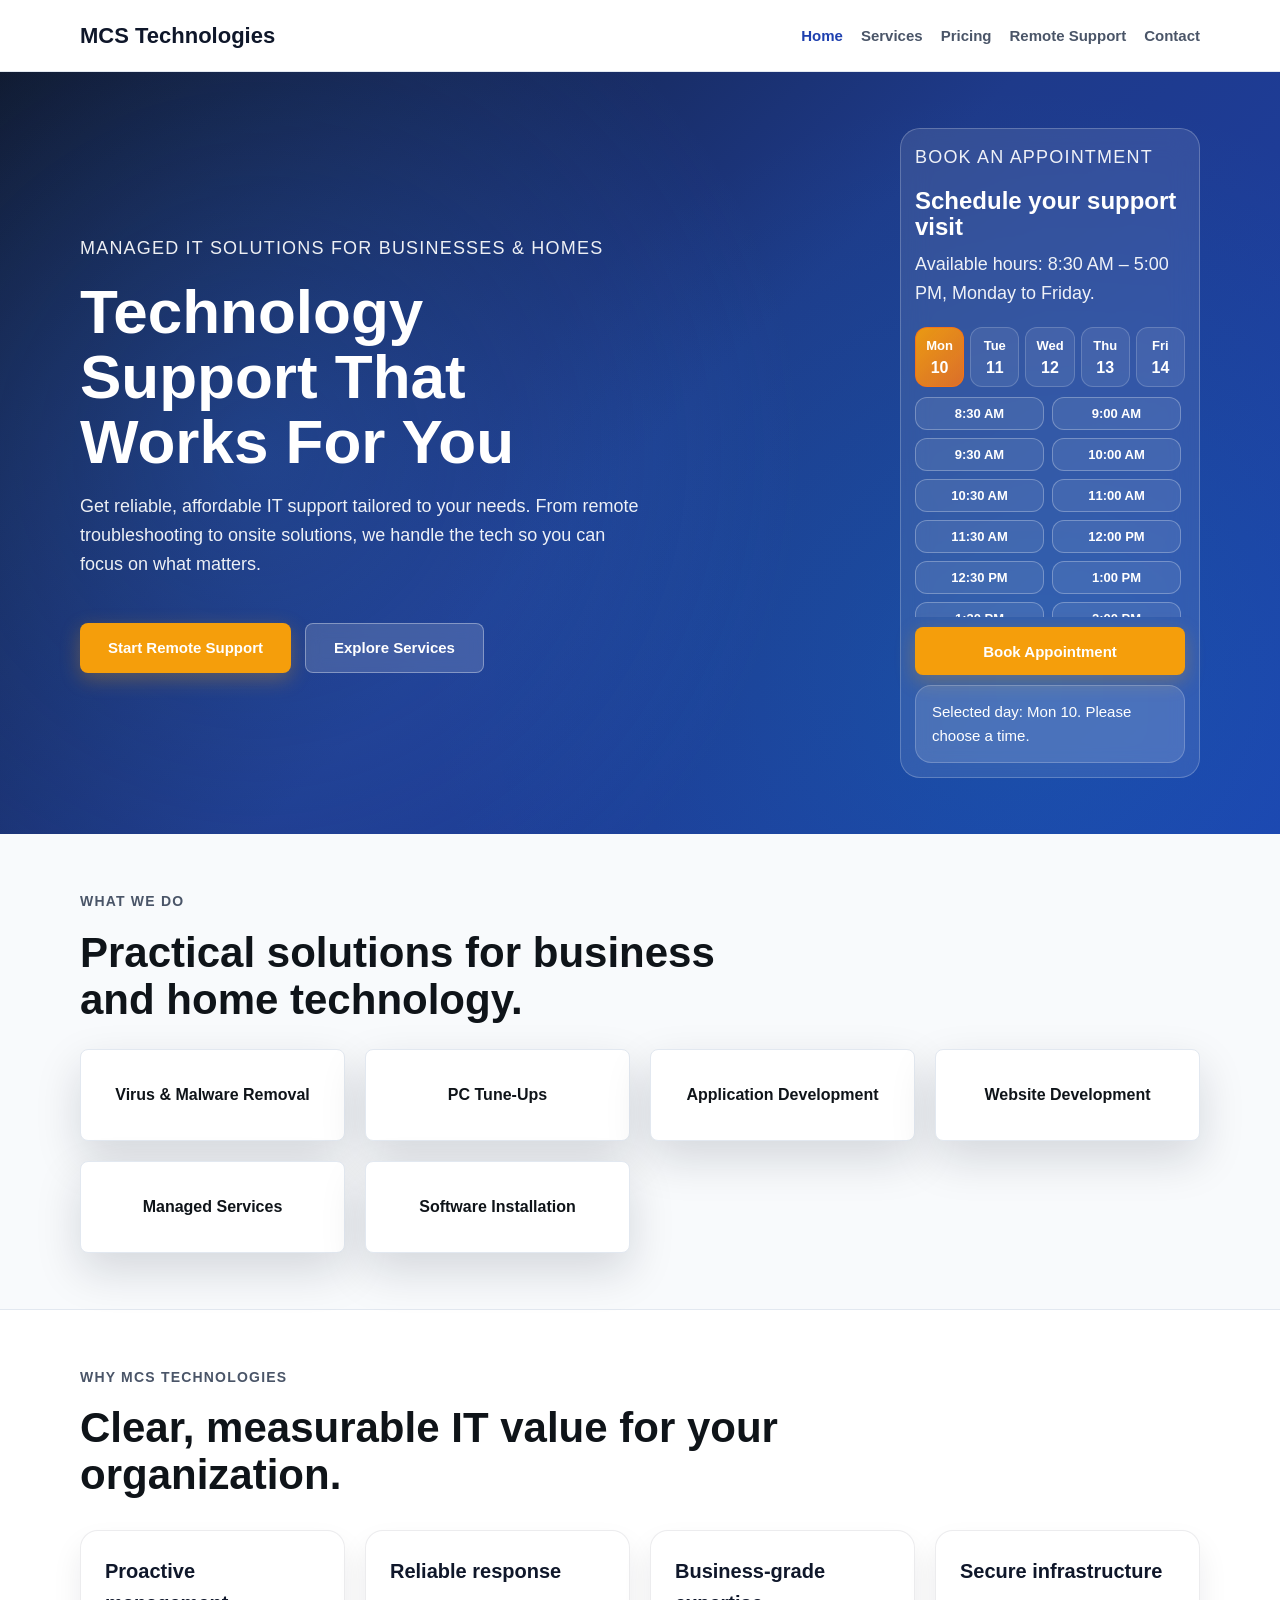
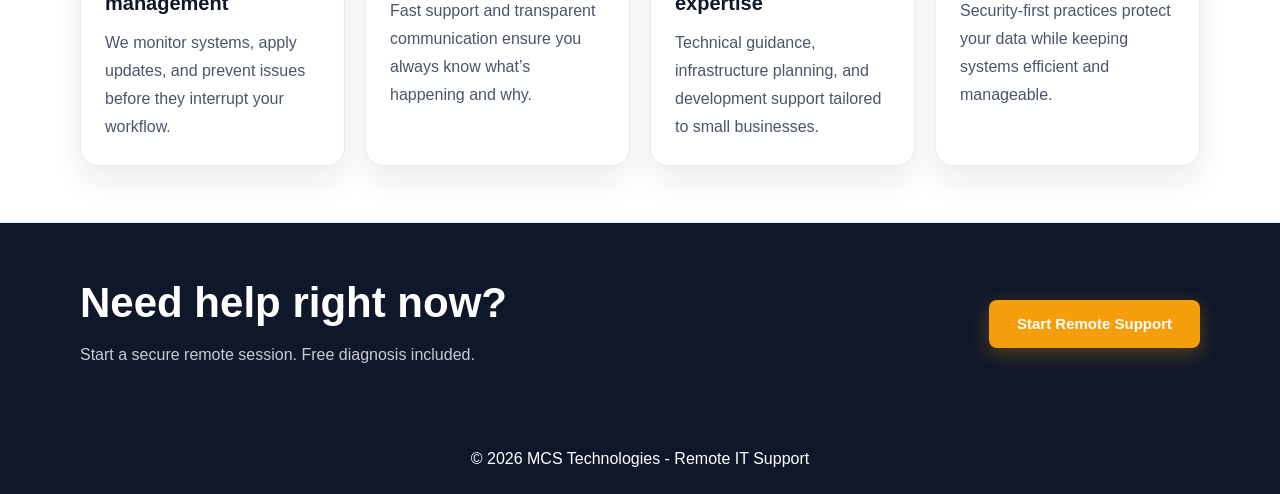
==== index.html @ 84bfbccf "uopdate" ====
<!DOCTYPE html>
<html lang="en">
<head>
    <meta charset="UTF-8">
    <meta name="viewport" content="width=device-width, initial-scale=1.0">
    <title>MCS Technologies | Remote IT Support</title>
    <link rel="stylesheet" href="assets/style.css">
</head>
<body>
<header>
    <div class="container header-inner">
        <a class="logo" href="index.html">MCS Technologies</a>
        <nav aria-label="Main navigation">
            <a href="index.html" aria-current="page">Home</a>
            <a href="Services.html">Services</a>
            <a href="Pricing.html">Pricing</a>
            <a href="remote-support.html">Remote Support</a>
            <a href="contact.html">Contact</a>
        </nav>
    </div>
</header>

<main>
    <section class="hero">
        <div class="hero-bg"></div>
        <div class="container hero-grid">
            <div class="hero-content">
                <p class="eyebrow">Managed IT Solutions for Businesses & Homes</p>
                <h1>Technology Support That Works For You</h1>
                <p class="hero-subtitle">Get reliable, affordable IT support tailored to your needs. From remote troubleshooting to onsite solutions, we handle the tech so you can focus on what matters.</p>
                <div class="actions">
                    <a class="btn" href="remote-support.html">Start Remote Support</a>
                    <a class="btn-secondary" href="Services.html">Explore Services</a>
                </div>
            </div>
            <div class="booking-panel">
                <div class="booking-header">
                    <p class="eyebrow">Book an Appointment</p>
                    <h2>Schedule your support visit</h2>
                </div>
                <p class="booking-note">Available hours: 8:30 AM – 5:00 PM, Monday to Friday.</p>
                <div class="booking-calendar" id="booking-calendar">
                    <button type="button" class="calendar-day calendar-day--active" data-date="Mon 10">Mon<br><span>10</span></button>
                    <button type="button" class="calendar-day" data-date="Tue 11">Tue<br><span>11</span></button>
                    <button type="button" class="calendar-day" data-date="Wed 12">Wed<br><span>12</span></button>
                    <button type="button" class="calendar-day" data-date="Thu 13">Thu<br><span>13</span></button>
                    <button type="button" class="calendar-day" data-date="Fri 14">Fri<br><span>14</span></button>
                </div>
                <div class="booking-times" id="booking-times"></div>
                <button type="button" class="btn btn-book" id="booking-submit">Book Appointment</button>
                <div class="booking-confirmation" id="booking-confirmation" aria-live="polite"></div>
            </div>
        </div>
    </section>

    <section class="services-preview container">
        <div class="section-heading">
            <p class="eyebrow">What we do</p>
            <h2>Practical solutions for business and home technology.</h2>
        </div>
        <div class="grid">
            <div class="card">Virus &amp; Malware Removal</div>
            <div class="card">PC Tune-Ups</div>
            <div class="card">Application Development</div>
            <div class="card">Website Development</div>
            <div class="card">Managed Services</div>
            <div class="card">Software Installation</div>
        </div>
    </section>

    <section class="why">
        <div class="container">
            <div class="section-heading">
                <p class="eyebrow">Why MCS Technologies</p>
                <h2>Clear, measurable IT value for your organization.</h2>
            </div>
            <div class="why-grid">
                <article class="why-card">
                    <h3>Proactive management</h3>
                    <p>We monitor systems, apply updates, and prevent issues before they interrupt your workflow.</p>
                </article>
                <article class="why-card">
                    <h3>Reliable response</h3>
                    <p>Fast support and transparent communication ensure you always know what’s happening and why.</p>
                </article>
                <article class="why-card">
                    <h3>Business-grade expertise</h3>
                    <p>Technical guidance, infrastructure planning, and development support tailored to small businesses.</p>
                </article>
                <article class="why-card">
                    <h3>Secure infrastructure</h3>
                    <p>Security-first practices protect your data while keeping systems efficient and manageable.</p>
                </article>
            </div>
        </div>
    </section>

    <section class="cta">
        <div class="container cta-inner">
            <div>
                <h2>Need help right now?</h2>
                <p>Start a secure remote session. Free diagnosis included.</p>
            </div>
            <a class="btn" href="remote-support.html">Start Remote Support</a>
        </div>
    </section>
</main>

<footer>
    <p>&copy; <span id="year"></span> MCS Technologies - Remote IT Support</p>
</footer>

<script src="assets/js/main.js"></script>
</body>
</html>
---- assets/style.css ----
:root {
    --ink: #0f1419;
    --muted: #4a5568;
    --paper: #ffffff;
    --soft: #f8fafc;
    --line: #e2e8f0;
    --navy: #0f172a;
    --blue: #1e40af;
    --teal: #0d9488;
    --gold: #f59e0b;
    --shadow: 0 18px 45px rgba(15, 23, 42, 0.15);
}

* {
    box-sizing: border-box;
}

body {
    margin: 0;
    font-family: Arial, Helvetica, sans-serif;
    background: var(--soft);
    color: var(--ink);
    line-height: 1.6;
}

a {
    color: inherit;
}

.container {
    width: min(92%, 1120px);
    margin: 0 auto;
    padding: 56px 0;
}

header {
    background: var(--paper);
    border-bottom: 1px solid var(--line);
    position: sticky;
    top: 0;
    z-index: 10;
}

.header-inner {
    display: flex;
    align-items: center;
    justify-content: space-between;
    gap: 24px;
    padding: 18px 0;
}

.logo {
    color: var(--navy);
    font-size: 22px;
    font-weight: 800;
    text-decoration: none;
    white-space: nowrap;
}

nav {
    display: flex;
    align-items: center;
    flex-wrap: wrap;
    justify-content: flex-end;
    gap: 10px 18px;
}

nav a {
    color: var(--muted);
    font-size: 15px;
    font-weight: 700;
    text-decoration: none;
}

nav a:hover,
nav a[aria-current="page"] {
    color: var(--blue);
}

.hero {
    background: linear-gradient(135deg, #0f172a 0%, #1e3a8a 50%, #1e40af 100%);
    color: #ffffff;
    position: relative;
    overflow: hidden;
}

.hero-bg {
    position: absolute;
    top: 0;
    left: 0;
    right: 0;
    bottom: 0;
    background: 
        radial-gradient(circle at 20% 50%, rgba(59, 130, 246, 0.25) 0%, transparent 50%),
        radial-gradient(circle at 80% 80%, rgba(6, 182, 212, 0.15) 0%, transparent 50%);
    z-index: 0;
}

.hero .container {
    position: relative;
    z-index: 1;
}

.hero-grid,
.two-col {
    display: grid;
    grid-template-columns: minmax(0, 1.05fr) minmax(280px, 0.95fr);
    gap: 40px;
    align-items: center;
}

.hero h1,
.page-header h1 {
    margin: 0;
    font-size: clamp(36px, 6vw, 62px);
    line-height: 1.05;
}

.hero-content {
    display: flex;
    flex-direction: column;
    justify-content: center;
}

.booking-panel {
    background: rgba(255, 255, 255, 0.1);
    border: 1px solid rgba(255, 255, 255, 0.22);
    backdrop-filter: blur(14px);
    padding: 14px;
    border-radius: 20px;
    color: #ffffff;
    display: flex;
    flex-direction: column;
    gap: 10px;
    max-width: 300px;
    margin-left: auto;
}

.booking-header h2 {
    margin: 10px 0 0;
    font-size: clamp(20px, 2.2vw, 24px);
    line-height: 1.08;
}

.booking-calendar {
    display: grid;
    grid-template-columns: repeat(5, minmax(0, 1fr));
    gap: 6px;
}

.calendar-day {
    padding: 8px 6px;
    border-radius: 12px;
    background: rgba(255, 255, 255, 0.08);
    text-align: center;
    font-weight: 700;
    color: rgba(255, 255, 255, 0.9);
}

.calendar-day span {
    display: block;
    margin-top: 6px;
    font-size: 16px;
    color: #ffffff;
}

.calendar-day--active {
    background: linear-gradient(135deg, rgba(245, 158, 11, 0.95), rgba(249, 115, 22, 0.85));
    color: #ffffff;
}

.booking-times {
    display: grid;
    grid-template-columns: repeat(2, minmax(0, 1fr));
    gap: 8px;
    max-height: 220px;
    overflow-y: auto;
    padding-right: 4px;
}

.booking-times::-webkit-scrollbar {
    width: 8px;
}

.booking-times::-webkit-scrollbar-thumb {
    background: rgba(255, 255, 255, 0.18);
    border-radius: 999px;
}

.booking-note {
    margin: 0 0 10px;
    color: rgba(255, 255, 255, 0.82);
    font-size: 13px;
}

.calendar-day,
.time-slot {
    border: 1px solid rgba(255, 255, 255, 0.28);
    background: rgba(255, 255, 255, 0.08);
    color: #ffffff;
    border-radius: 12px;
    padding: 8px 10px;
    font-weight: 700;
    font-size: 13px;
    cursor: pointer;
    transition: all 0.25s ease;
}

.calendar-day {
    display: inline-flex;
    flex-direction: column;
    align-items: center;
    justify-content: center;
    min-height: 60px;
    width: 100%;
    text-align: center;
    border: 1px solid rgba(255, 255, 255, 0.18);
}

.calendar-day:hover,
.calendar-day:focus,
.time-slot:hover,
.time-slot:focus {
    background: rgba(255, 255, 255, 0.18);
    transform: translateY(-1px);
}

.calendar-day.selected,
.time-slot.selected {
    background: linear-gradient(135deg, rgba(245, 158, 11, 0.95), rgba(249, 115, 22, 0.85));
    border-color: rgba(249, 115, 22, 0.9);
    color: #ffffff;
}

.booking-confirmation {
    min-height: 48px;
    padding: 14px 16px;
    background: rgba(255, 255, 255, 0.12);
    border: 1px solid rgba(255, 255, 255, 0.2);
    border-radius: 16px;
    color: #ffffff;
    font-size: 15px;
}

.time-slot {
    background: rgba(255, 255, 255, 0.08);
}

.time-slot:hover,
.time-slot:focus {
    background: rgba(255, 255, 255, 0.18);
    transform: translateY(-1px);
}

.btn-book {
    background: #f59e0b;
    color: #ffffff;
    text-align: center;
}

.hero-image {
    display: none;
}

.hero-globe {
    position: relative;
    width: min(100%, 360px);
    aspect-ratio: 1;
    border-radius: 50%;
    background: radial-gradient(circle at 30% 30%, rgba(96, 165, 250, 0.42), transparent 35%),
        radial-gradient(circle at 60% 40%, rgba(56, 189, 248, 0.22), transparent 30%),
        radial-gradient(circle at center, #2563eb 0%, #1e40af 55%, #0f172a 100%);
    box-shadow: 0 40px 90px rgba(15, 23, 42, 0.3);
    border: 1px solid rgba(255, 255, 255, 0.16);
    overflow: hidden;
    animation: globe-spin 20s linear infinite;
}

.hero-globe::before {
    content: "";
    position: absolute;
    inset: 0;
    background: radial-gradient(circle at center, rgba(255, 255, 255, 0.08), transparent 55%),
        linear-gradient(90deg, rgba(255, 255, 255, 0.07) 1px, transparent 1px),
        linear-gradient(rgba(255, 255, 255, 0.07) 1px, transparent 1px);
    background-size: 100% 100%, 100% 40px, 40px 100%;
    mix-blend-mode: screen;
}

.globe-ring {
    position: absolute;
    border: 1px solid rgba(147, 197, 253, 0.65);
    border-radius: 50%;
    pointer-events: none;
}

.globe-ring--outer {
    inset: 16px;
    animation: ring-spin 16s linear infinite;
}

.globe-ring--inner {
    inset: 72px;
    animation: ring-spin 22s linear reverse infinite;
}

.globe-node {
    position: absolute;
    width: 16px;
    height: 16px;
    border-radius: 50%;
    background: rgba(255, 255, 255, 0.95);
    box-shadow: 0 0 18px rgba(56, 189, 248, 0.65);
}

.globe-node--one {
    top: 18%;
    left: 40%;
}

.globe-node--two {
    top: 56%;
    left: 22%;
}

.globe-node--three {
    top: 40%;
    left: 72%;
}

@keyframes globe-spin {
    from {
        transform: rotate(0deg);
    }
    to {
        transform: rotate(360deg);
    }
}

@keyframes ring-spin {
    from {
        transform: rotate(0deg);
    }
    to {
        transform: rotate(360deg);
    }
}

.hero-subtitle {
    font-size: 18px;
    line-height: 1.6;
    color: rgba(255, 255, 255, 0.95);
    max-width: 600px;
    font-weight: 500;
}

.hero p {
    color: rgba(255, 255, 255, 0.92);
    max-width: 640px;
    font-size: 18px;
    font-weight: 500;
}

.eyebrow {
    margin: 0 0 16px;
    color: #ffed4e;
    font-size: 12px;
    font-weight: 900;
    letter-spacing: 1.2px;
    text-transform: uppercase;
}

.actions {
    display: flex;
    flex-wrap: wrap;
    gap: 14px;
    margin-top: 26px;
}

.btn,
.btn-secondary {
    display: inline-flex;
    align-items: center;
    justify-content: center;
    min-height: 48px;
    padding: 12px 28px;
    border: 0;
    border-radius: 8px;
    font-weight: 800;
    font-size: 15px;
    text-decoration: none;
    cursor: pointer;
    transition: all 0.3s ease;
}

.btn {
    background: #f59e0b;
    color: #ffffff;
    font-weight: 700;
    box-shadow: 0 6px 20px rgba(245, 158, 11, 0.3);
}

.btn:hover {
    background: #d97706;
    transform: translateY(-2px);
    box-shadow: 0 10px 28px rgba(245, 158, 11, 0.4);
}

.btn-secondary {
    background: rgba(255, 255, 255, 0.15);
    color: white;
    border: 1.5px solid rgba(255, 255, 255, 0.35);
    backdrop-filter: blur(8px);
}

.btn-secondary:hover {
    background: rgba(255, 255, 255, 0.25);
    border-color: rgba(255, 255, 255, 0.5);
}

.hero-panel,
.support-panel,
.contact-form,
.price-card,
.service-card,
.card {
    background: var(--paper);
    border: 1px solid var(--line);
    border-radius: 8px;
    box-shadow: var(--shadow);
}

.hero-panel,
.support-panel {
    color: var(--ink);
    padding: 24px;
    background: rgba(255, 255, 255, 0.98);
    backdrop-filter: blur(10px);
}

.hero-panel {
    border-radius: 12px;
    box-shadow: 0 25px 50px rgba(22, 32, 51, 0.15);
}

.status-card {
    display: flex;
    align-items: center;
    gap: 10px;
    padding: 14px 16px;
    background: linear-gradient(135deg, #eafaf7 0%, #d4f5f0 100%);
    border: 1px solid #bfeee6;
    border-radius: 8px;
    color: #075e54;
    font-weight: 800;
    font-size: 14px;
    margin-bottom: 16px;
}

.status-dot {
    width: 12px;
    height: 12px;
    background: var(--teal);
    border-radius: 50%;
    box-shadow: 0 0 0 6px rgba(20, 184, 166, 0.2);
    animation: pulse 2s infinite;
}

@keyframes pulse {
    0%, 100% {
        box-shadow: 0 0 0 6px rgba(20, 184, 166, 0.2);
    }
    50% {
        box-shadow: 0 0 0 10px rgba(20, 184, 166, 0.1);
    }
}

.metric {
    display: grid;
    gap: 4px;
    padding: 16px 0;
    border-bottom: 1px solid var(--line);
}

.metric:last-child {
    border-bottom: 0;
}

.metric strong {
    font-size: 32px;
    color: #0f172a;
    font-weight: 800;
}

.metric span,
.section-heading p,
.service-card p,
.price-card p,
.page-header p,
.support-panel p {
    color: var(--muted);
    font-size: 14px;
}

.section-heading {
    max-width: 720px;
    margin-bottom: 26px;
}

.section-heading h2,
.cta h2,
.remote-support h2,
.contact h2 {
    margin: 0;
    font-size: clamp(28px, 4vw, 42px);
    line-height: 1.12;
}

.grid,
.service-grid,
.pricing-grid {
    display: grid;
    grid-template-columns: repeat(4, minmax(220px, 1fr));
    gap: 20px;
    align-items: start;
}

.card {
    min-height: 92px;
    display: flex;
    align-items: center;
    justify-content: center;
    padding: 22px;
    text-align: center;
    font-weight: 800;
}

.certification-prep {
    background: rgba(15, 23, 42, 0.04);
    padding: 48px 0;
    border-radius: 24px;
    margin-top: 24px;
}

.certification-card {
    background: #ffffff;
    border: 1px solid rgba(15, 23, 42, 0.08);
    border-radius: 24px;
    padding: 28px;
    display: grid;
    gap: 18px;
}

.certification-card p {
    margin: 0;
    color: #0f172a;
    line-height: 1.75;
}

.certification-prep .btn-secondary {
    max-width: fit-content;
}

.why {
    background: var(--paper);
    border-top: 1px solid var(--line);
    border-bottom: 1px solid var(--line);
}

.why-grid {
    display: grid;
    grid-template-columns: repeat(auto-fit, minmax(220px, 1fr));
    gap: 20px;
    margin-top: 32px;
}

.why-card {
    background: #ffffff;
    border: 1px solid rgba(15, 23, 42, 0.08);
    border-radius: 18px;
    padding: 24px;
    box-shadow: 0 16px 30px rgba(15, 23, 42, 0.08);
}

.why-card h3 {
    margin: 0 0 10px;
    font-size: 20px;
    color: var(--navy);
}

.why-card p {
    margin: 0;
    color: var(--muted);
    line-height: 1.75;
}

.cta {
    background: #0f172a;
    color: #ffffff;
}

.cta-inner {
    display: flex;
    align-items: center;
    justify-content: space-between;
    gap: 24px;
}

.cta p {
    margin-bottom: 0;
    color: rgba(255, 255, 255, 0.78);
}

.page-header {
    background: var(--paper);
    border-bottom: 1px solid var(--line);
}

.page-header.hero {
    background: linear-gradient(135deg, #0f172a 0%, #1e3a8a 50%, #1e40af 100%);
    border-bottom: none;
    color: #ffffff;
}

.page-header.hero .container {
    position: relative;
    z-index: 1;
}

.page-header.hero .eyebrow {
    color: #ffed4e;
}

.page-header .container {
    padding: 64px 0;
}

.service-card,
.price-card {
    padding: 26px;
}

.service-card h2,
.price-card h2 {
    margin: 16px 0 8px;
    font-size: 22px;
    line-height: 1.2;
}

.service-icon {
    display: inline-flex;
    align-items: center;
    justify-content: center;
    width: 44px;
    height: 44px;
    border-radius: 8px;
    background: #eaf1ff;
    color: var(--blue);
    font-weight: 900;
}

.price-card {
    position: relative;
}

.price-card.featured {
    border-color: #f59e0b;
    background: linear-gradient(135deg, #1e40af 0%, #2563eb 100%);
    color: #ffffff;
    box-shadow: 0 24px 60px rgba(37, 99, 235, 0.2);
}

.price-card.featured h2,
.price-card.featured .price,
.price-card.featured p,
.price-card.featured ul,
.price-card.featured .badge {
    color: #ffffff;
}

.price-card.price-card--maintenance {
    background: linear-gradient(180deg, rgba(59, 130, 246, 0.12), rgba(59, 130, 246, 0.02));
    border-color: rgba(59, 130, 246, 0.2);
}

.price-card.price-card--basic {
    background: linear-gradient(180deg, rgba(245, 158, 11, 0.12), rgba(245, 158, 11, 0.02));
    border-color: rgba(245, 158, 11, 0.2);
}

.price-card.price-card--advanced {
    background: linear-gradient(180deg, rgba(14, 165, 233, 0.12), rgba(14, 165, 233, 0.02));
    border-color: rgba(14, 165, 233, 0.2);
}

.price-card__label {
    display: inline-flex;
    align-items: center;
    padding: 6px 12px;
    border-radius: 999px;
    font-size: 13px;
    font-weight: 800;
    margin-bottom: 12px;
}

.price-card__label--maintenance {
    background: rgba(59, 130, 246, 0.18);
    color: #0f3d77;
}

.price-card__label--basic {
    background: rgba(245, 158, 11, 0.18);
    color: #92400e;
}

.price-card__label--standard {
    background: rgba(59, 130, 246, 0.32);
    color: #ffffff;
}

.price-card__label--advanced {
    background: rgba(14, 165, 233, 0.18);
    color: #094e75;
}

.badge {
    display: inline-flex;
    margin: 0;
    padding: 5px 10px;
    border-radius: 999px;
    background: rgba(255, 255, 255, 0.18);
    color: #ffffff;
    font-size: 13px;
    font-weight: 800;
}

.price {
    margin: 12px 0;
    color: var(--navy);
    font-size: 38px;
    font-weight: 900;
}

.price-card ul,
.steps {
    padding-left: 20px;
}

.support-panel p {
    padding: 14px 0;
    margin: 0;
    border-bottom: 1px solid var(--line);
    font-weight: 700;
}

.support-panel p:last-child {
    border-bottom: 0;
}

.contact-form {
    padding: 24px;
}

.contact-form form {
    display: grid;
    gap: 16px;
}

.contact-form label {
    display: grid;
    gap: 6px;
    color: var(--muted);
    font-weight: 800;
}

.contact-form input,
.contact-form textarea {
    width: 100%;
    padding: 12px;
    border: 1px solid var(--line);
    border-radius: 6px;
    color: var(--ink);
    font: inherit;
}

.contact-form textarea {
    min-height: 130px;
    resize: vertical;
}

.contact-form button {
    width: 100%;
}

footer {
    background: #0f172a;
    color: #ffffff;
    text-align: center;
    padding: 22px;
}

footer p {
    margin: 0;
    font-weight: 500;
}

/* Service Cards Enhancement */
.services {
    background: var(--soft);
    padding: 56px 0;
}

.service-card {
    padding: 0;
    transition: all 0.3s ease;
    display: flex;
    flex-direction: column;
    align-items: stretch;
    min-height: 220px;
    border: 1px solid rgba(30, 64, 175, 0.14);
    background: linear-gradient(180deg, #ffffff 0%, #f8fbff 100%);
    box-shadow: 0 18px 40px rgba(15, 23, 42, 0.08);
    border-radius: 18px;
    overflow: hidden;
}

.service-card:hover {
    transform: translateY(-6px);
    box-shadow: 0 28px 55px rgba(15, 23, 42, 0.16);
    border-color: rgba(30, 64, 175, 0.35);
    background: linear-gradient(180deg, #ffffff 0%, #eef4ff 100%);
}

.service-card-button {
    width: 100%;
    display: flex;
    align-items: center;
    gap: 18px;
    padding: 24px;
    background: transparent;
    border: 0;
    text-align: left;
    cursor: pointer;
}

.service-card-button:focus-visible {
    outline: 3px solid rgba(59, 130, 246, 0.5);
    outline-offset: 4px;
}

.service-card-button h3 {
    margin: 0 0 8px;
    font-size: 20px;
    color: #102a43;
}

.service-card-button p {
    margin: 0;
    color: #475569;
    font-size: 14px;
    line-height: 1.6;
}

.service-detail {
    padding: 0 24px 24px;
    border-top: 1px solid rgba(30, 64, 175, 0.08);
    display: none;
    gap: 18px;
}

.service-card.expanded .service-detail {
    display: grid;
}

.service-detail p {
    margin: 0 0 18px;
    color: #475569;
    line-height: 1.75;
}

.service-detail img {
    width: 100%;
    border-radius: 18px;
    max-height: 240px;
    object-fit: cover;
}

.toggle-icon {
    margin-left: auto;
    font-size: 26px;
    color: #2563eb;
    transition: transform 0.3s ease;
}

.service-card.expanded .toggle-icon {
    transform: rotate(45deg);
}

.service-icon {
    width: 64px;
    min-width: 64px;
    height: 64px;
    background: linear-gradient(135deg, rgba(37, 99, 235, 0.12) 0%, rgba(59, 130, 246, 0.12) 100%);
    color: #1e40af;
    font-size: 32px;
    border-radius: 14px;
    display: grid;
    place-items: center;
    border: 1px solid rgba(37, 99, 235, 0.2);
}

/* Benefits Grid */
.benefits-grid {
    display: grid;
    grid-template-columns: repeat(auto-fit, minmax(280px, 1fr));
    gap: 24px;
    margin-top: 40px;
}

.benefit-card {
    background: var(--soft);
    padding: 28px 24px;
    border-radius: 12px;
    text-align: center;
    border: 1px solid var(--line);
    transition: all 0.3s ease;
}

.benefit-card:hover {
    background: var(--paper);
    border-color: var(--teal);
    box-shadow: var(--shadow);
}

.benefit-icon {
    font-size: 40px;
    margin-bottom: 16px;
    display: inline-block;
}

.benefit-card h3 {
    margin: 0 0 12px;
    font-size: 18px;
    color: var(--ink);
}

.benefit-card p {
    margin: 0;
    color: var(--muted);
    font-size: 14px;
}

/* TeamViewer Section */
.teamviewer-section {
    background: linear-gradient(135deg, rgba(37, 99, 235, 0.05) 0%, rgba(20, 184, 166, 0.05) 100%);
    padding: 56px 0;
}

.teamviewer-grid {
    display: grid;
    grid-template-columns: repeat(auto-fit, minmax(280px, 1fr));
    gap: 24px;
}

.tv-card {
    background: var(--paper);
    padding: 32px 24px;
    border-radius: 12px;
    border: 1px solid var(--line);
    text-align: center;
    transition: all 0.3s ease;
}

.tv-card:hover {
    box-shadow: var(--shadow);
    border-color: var(--blue);
    transform: translateY(-4px);
}

.tv-icon {
    display: inline-flex;
    align-items: center;
    justify-content: center;
    width: 56px;
    height: 56px;
    background: linear-gradient(135deg, #eaf1ff 0%, #f0f7ff 100%);
    border-radius: 12px;
    font-size: 24px;
    font-weight: 900;
    color: var(--blue);
    margin-bottom: 16px;
}

.tv-card h3 {
    margin: 0 0 12px;
    font-size: 18px;
    color: var(--ink);
}

.tv-card p {
    margin: 0;
    color: var(--muted);
    font-size: 14px;
    line-height: 1.6;
}

.tv-card a {
    color: var(--blue);
    font-weight: 700;
    text-decoration: none;
}

.tv-card a:hover {
    text-decoration: underline;
}

.showcase,
.service-banner,
.pricing-visual,
.remote-showcase {
    background: linear-gradient(180deg, rgba(248, 250, 252, 0.95) 0%, rgba(229, 241, 255, 0.85) 100%);
    padding: 56px 0;
}

.showcase-grid {
    display: grid;
    grid-template-columns: minmax(0, 1.05fr) minmax(280px, 0.95fr);
    gap: 32px;
    align-items: center;
}

.showcase-copy {
    max-width: 560px;
}

.showcase-copy h2 {
    margin-top: 0;
    font-size: clamp(32px, 3vw, 48px);
    line-height: 1.05;
}

.showcase-copy p {
    margin: 20px 0 0;
    color: var(--muted);
    font-size: 17px;
}

.showcase-image {
    position: relative;
    overflow: hidden;
    border-radius: 24px;
    box-shadow: 0 30px 60px rgba(15, 23, 42, 0.16);
    border: 1px solid rgba(15, 23, 42, 0.08);
}

.showcase-image img {
    width: 100%;
    display: block;
    height: auto;
}

.stats-grid {
    display: grid;
    grid-template-columns: repeat(2, minmax(0, 1fr));
    gap: 16px;
    margin-top: 28px;
}

.stat-card {
    border-radius: 20px;
    padding: 22px;
    background: white;
    box-shadow: 0 18px 45px rgba(15, 23, 42, 0.08);
    border: 1px solid rgba(226, 232, 240, 0.9);
}

.stat-card strong {
    display: block;
    font-size: 32px;
    color: var(--blue);
    margin-bottom: 6px;
}

.stat-card span {
    color: var(--muted);
    font-size: 14px;
}

@media (max-width: 900px) {
    .showcase-grid {
        grid-template-columns: 1fr;
    }

    .hero-grid,
    .two-col,
    .showcase-grid {
        grid-template-columns: 1fr;
    }
}

@media (max-width: 760px) {
    .header-inner,
    .cta-inner {
        align-items: flex-start;
        flex-direction: column;
    }

    nav {
        justify-content: flex-start;
    }

    .hero-grid,
    .two-col {
        grid-template-columns: 1fr;
        gap: 24px;
    }

    .container {
        padding: 42px 0;
    }

    .hero h1,
    .page-header h1 {
        font-size: 38px;
    }

    .hero-panel {
        order: -1;
    }

    .cta-inner {
        gap: 18px;
    }

    .actions {
        flex-direction: column;
        width: 100%;
    }

    .actions .btn,
    .actions .btn-secondary {
        width: 100%;
    }
}
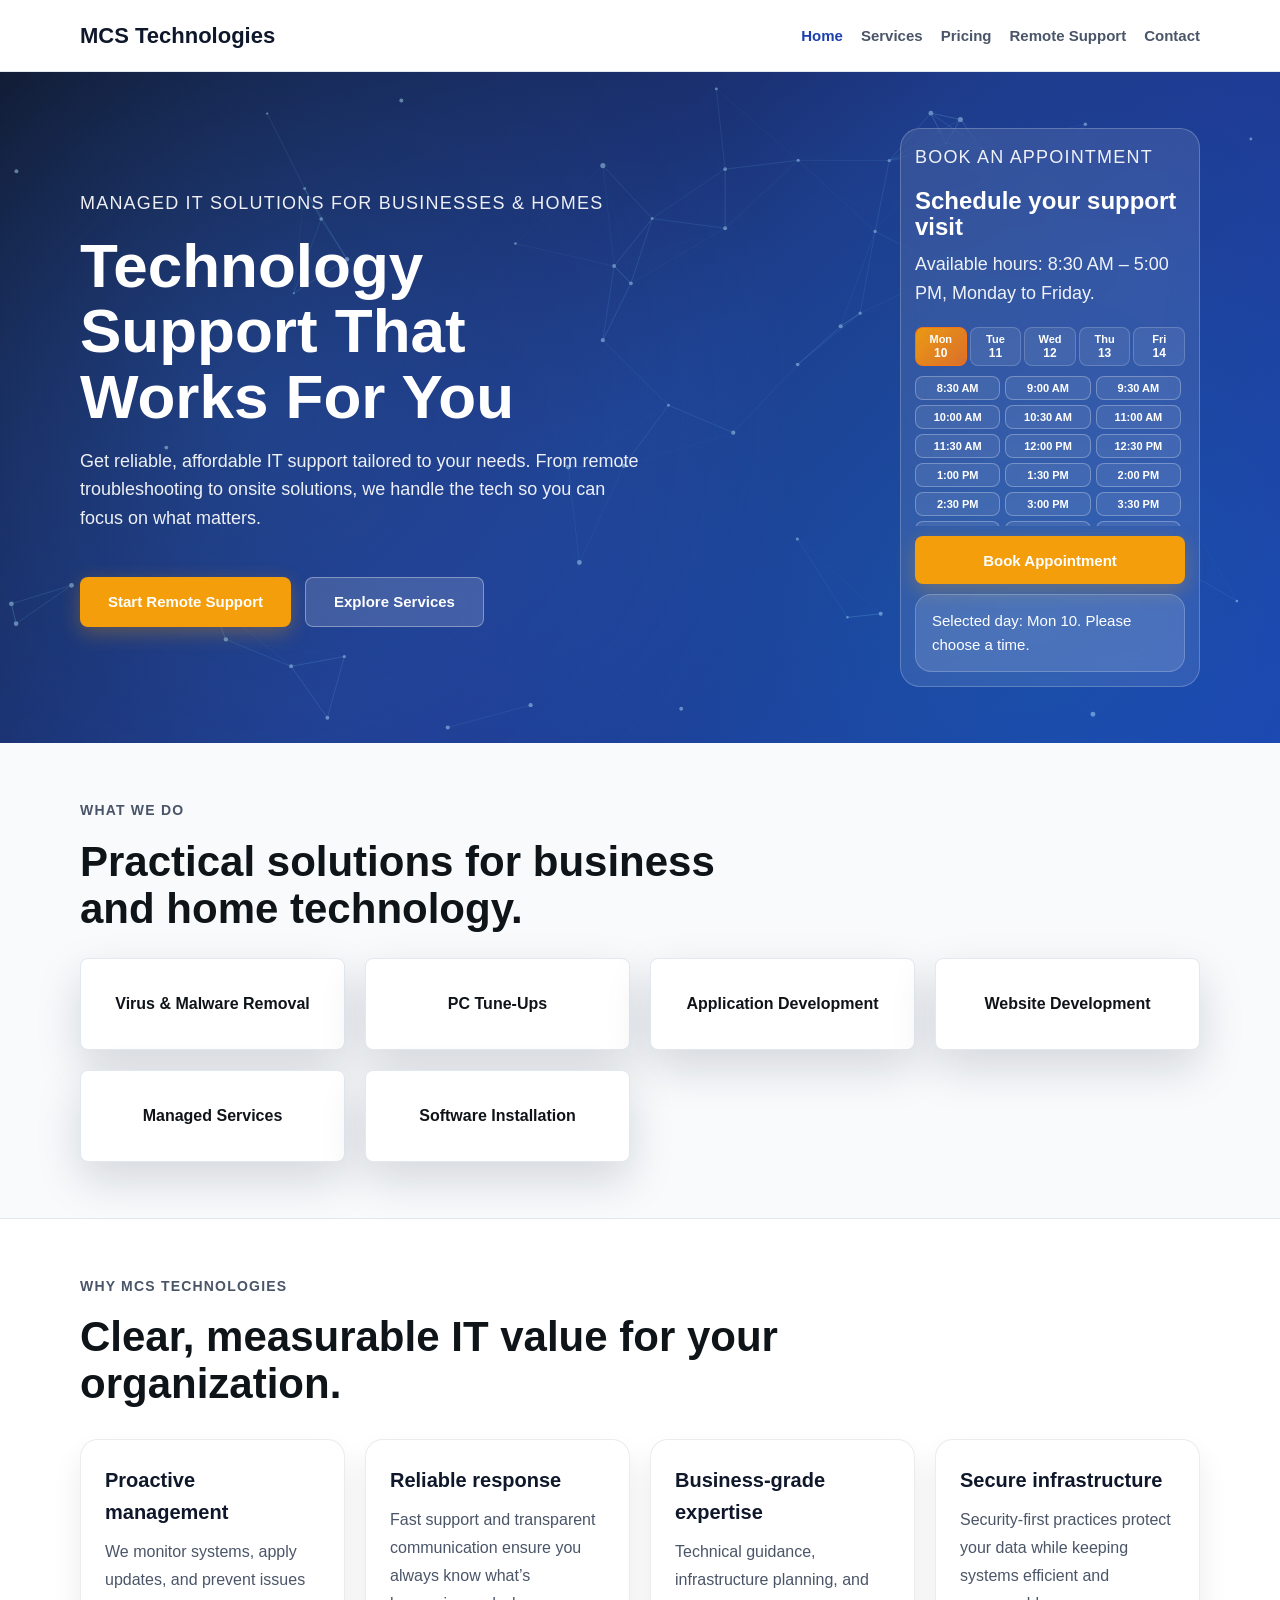
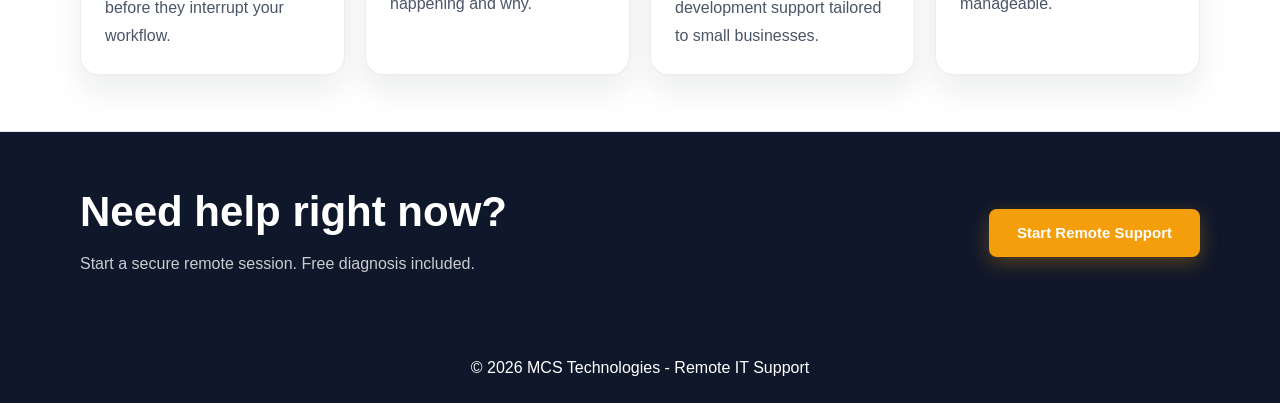
==== commit 7f93aa41: "Add Digital Particle Grid animated background to hero Co-Authored-By: Devin AI <158243242+devin-ai-i" ====
--- a/index.html
+++ b/index.html
@@ -23,6 +23,7 @@
 <main>
     <section class="hero">
         <div class="hero-bg"></div>
+        <canvas class="hero-particles" id="hero-particles" aria-hidden="true"></canvas>
         <div class="container hero-grid">
             <div class="hero-content">
                 <p class="eyebrow">Managed IT Solutions for Businesses & Homes</p>
--- a/assets/style.css
+++ b/assets/style.css
@@ -96,9 +96,25 @@
     z-index: 0;
 }
 
+.hero-particles {
+    position: absolute;
+    inset: 0;
+    width: 100%;
+    height: 100%;
+    z-index: 0;
+    opacity: 0.55;
+    pointer-events: none;
+}
+
 .hero .container {
     position: relative;
     z-index: 1;
+}
+
+@media (prefers-reduced-motion: reduce) {
+    .hero-particles {
+        display: none;
+    }
 }
 
 .hero-grid,
@@ -145,12 +161,12 @@
 .booking-calendar {
     display: grid;
     grid-template-columns: repeat(5, minmax(0, 1fr));
-    gap: 6px;
+    gap: 3px;
 }
 
 .calendar-day {
-    padding: 8px 6px;
-    border-radius: 12px;
+    padding: 4px 3px;
+    border-radius: 8px;
     background: rgba(255, 255, 255, 0.08);
     text-align: center;
     font-weight: 700;
@@ -159,8 +175,8 @@
 
 .calendar-day span {
     display: block;
-    margin-top: 6px;
-    font-size: 16px;
+    margin-top: 1px;
+    font-size: 12px;
     color: #ffffff;
 }
 
@@ -171,9 +187,9 @@
 
 .booking-times {
     display: grid;
-    grid-template-columns: repeat(2, minmax(0, 1fr));
-    gap: 8px;
-    max-height: 220px;
+    grid-template-columns: repeat(3, minmax(0, 1fr));
+    gap: 5px;
+    max-height: 150px;
     overflow-y: auto;
     padding-right: 4px;
 }
@@ -198,10 +214,10 @@
     border: 1px solid rgba(255, 255, 255, 0.28);
     background: rgba(255, 255, 255, 0.08);
     color: #ffffff;
-    border-radius: 12px;
-    padding: 8px 10px;
+    border-radius: 8px;
+    padding: 5px 4px;
     font-weight: 700;
-    font-size: 13px;
+    font-size: 11px;
     cursor: pointer;
     transition: all 0.25s ease;
 }
@@ -211,7 +227,7 @@
     flex-direction: column;
     align-items: center;
     justify-content: center;
-    min-height: 60px;
+    min-height: 36px;
     width: 100%;
     text-align: center;
     border: 1px solid rgba(255, 255, 255, 0.18);
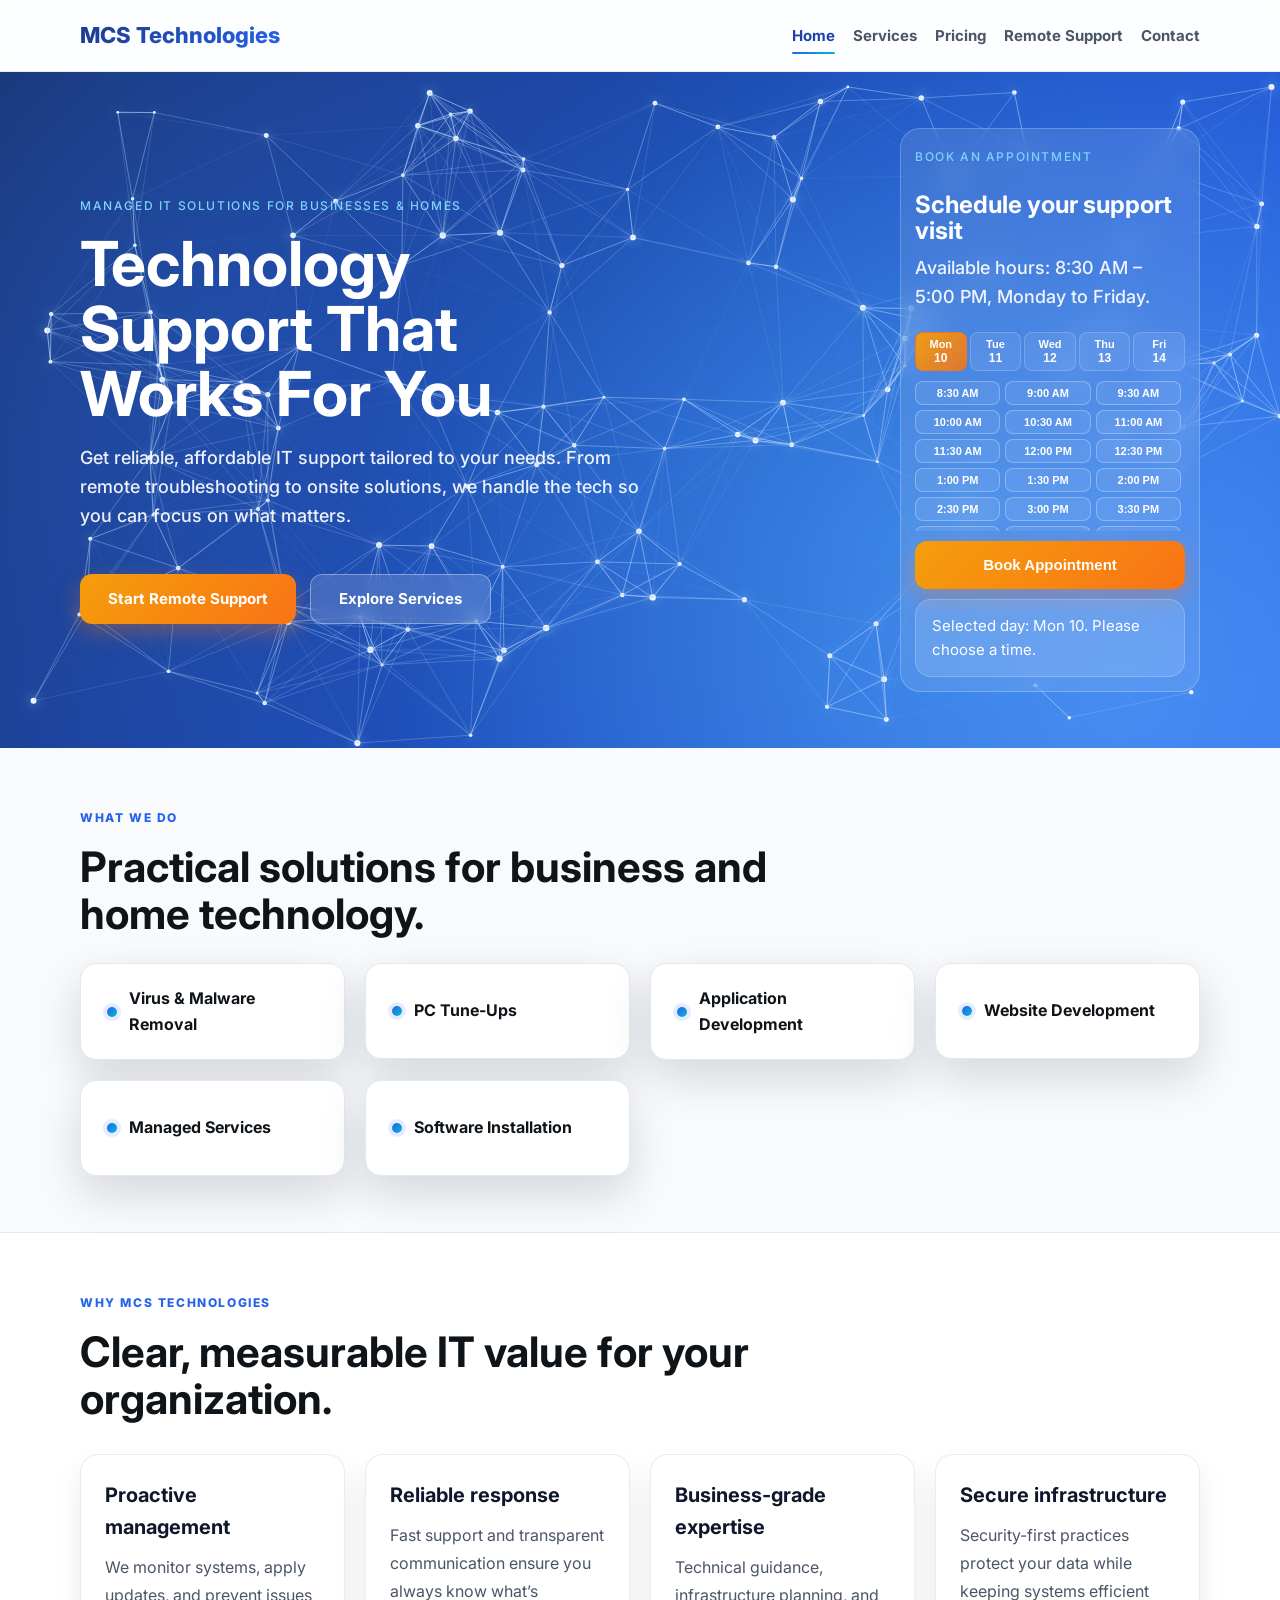
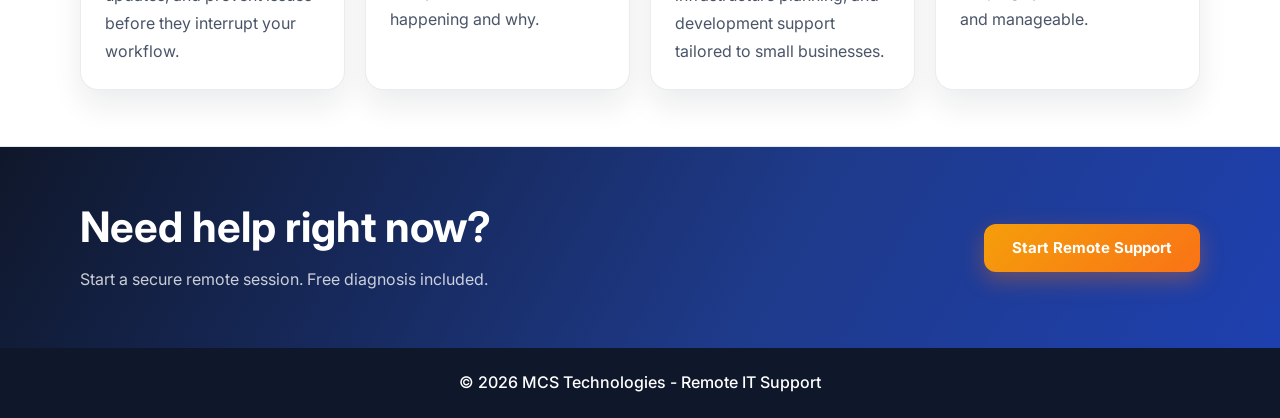
==== commit af9f9967: "Modern tech refresh: Inter font, glass header, gradient buttons, card hover effects Co-Authored-By: " ====
--- a/index.html
+++ b/index.html
@@ -4,6 +4,9 @@
     <meta charset="UTF-8">
     <meta name="viewport" content="width=device-width, initial-scale=1.0">
     <title>MCS Technologies | Remote IT Support</title>
+    <link rel="preconnect" href="https://fonts.googleapis.com">
+    <link rel="preconnect" href="https://fonts.gstatic.com" crossorigin>
+    <link rel="stylesheet" href="https://fonts.googleapis.com/css2?family=Inter:wght@400;500;600;700;800;900&display=swap">
     <link rel="stylesheet" href="assets/style.css">
 </head>
 <body>
--- a/assets/style.css
+++ b/assets/style.css
@@ -17,10 +17,12 @@
 
 body {
     margin: 0;
-    font-family: Arial, Helvetica, sans-serif;
+    font-family: 'Inter', -apple-system, BlinkMacSystemFont, 'Segoe UI', Roboto, Arial, sans-serif;
     background: var(--soft);
     color: var(--ink);
     line-height: 1.6;
+    -webkit-font-smoothing: antialiased;
+    text-rendering: optimizeLegibility;
 }
 
 a {
@@ -34,11 +36,42 @@
 }
 
 header {
-    background: var(--paper);
-    border-bottom: 1px solid var(--line);
+    background: rgba(255, 255, 255, 0.72);
+    backdrop-filter: saturate(180%) blur(14px);
+    -webkit-backdrop-filter: saturate(180%) blur(14px);
+    border-bottom: 1px solid rgba(15, 23, 42, 0.08);
     position: sticky;
     top: 0;
     z-index: 10;
+}
+
+.logo {
+    background: linear-gradient(135deg, #1e3a8a, #2563eb);
+    -webkit-background-clip: text;
+    background-clip: text;
+    -webkit-text-fill-color: transparent;
+}
+
+nav a {
+    position: relative;
+    transition: color 0.2s ease;
+}
+
+nav a::after {
+    content: "";
+    position: absolute;
+    left: 0;
+    bottom: -6px;
+    width: 0;
+    height: 2px;
+    border-radius: 2px;
+    background: linear-gradient(90deg, #2563eb, #06b6d4);
+    transition: width 0.25s ease;
+}
+
+nav a:hover::after,
+nav a[aria-current="page"]::after {
+    width: 100%;
 }
 
 .header-inner {
@@ -78,7 +111,7 @@
 }
 
 .hero {
-    background: linear-gradient(135deg, #0f172a 0%, #1e3a8a 50%, #1e40af 100%);
+    background: linear-gradient(120deg, #16306e 0%, #1e4fc0 55%, #2563eb 100%);
     color: #ffffff;
     position: relative;
     overflow: hidden;
@@ -91,8 +124,9 @@
     right: 0;
     bottom: 0;
     background: 
-        radial-gradient(circle at 20% 50%, rgba(59, 130, 246, 0.25) 0%, transparent 50%),
-        radial-gradient(circle at 80% 80%, rgba(6, 182, 212, 0.15) 0%, transparent 50%);
+        radial-gradient(circle at 88% 92%, rgba(96, 165, 250, 0.55) 0%, transparent 55%),
+        radial-gradient(circle at 72% 70%, rgba(56, 189, 248, 0.30) 0%, transparent 55%),
+        radial-gradient(circle at 15% 40%, rgba(59, 130, 246, 0.25) 0%, transparent 55%);
     z-index: 0;
 }
 
@@ -102,7 +136,7 @@
     width: 100%;
     height: 100%;
     z-index: 0;
-    opacity: 0.55;
+    opacity: 1;
     pointer-events: none;
 }
 
@@ -379,11 +413,26 @@
 
 .eyebrow {
     margin: 0 0 16px;
-    color: #ffed4e;
+    display: inline-block;
+    color: #2563eb;
     font-size: 12px;
-    font-weight: 900;
-    letter-spacing: 1.2px;
+    font-weight: 800;
+    letter-spacing: 1.6px;
     text-transform: uppercase;
+}
+
+.hero .eyebrow {
+    color: #7dd3fc;
+}
+
+.section-heading .eyebrow,
+p.eyebrow {
+    color: #2563eb;
+    font-size: 12px;
+}
+
+.hero .eyebrow {
+    color: #7dd3fc;
 }
 
 .actions {
@@ -401,25 +450,24 @@
     min-height: 48px;
     padding: 12px 28px;
     border: 0;
-    border-radius: 8px;
-    font-weight: 800;
+    border-radius: 12px;
+    font-weight: 700;
     font-size: 15px;
     text-decoration: none;
     cursor: pointer;
-    transition: all 0.3s ease;
+    transition: transform 0.25s ease, box-shadow 0.25s ease, background 0.25s ease;
 }
 
 .btn {
-    background: #f59e0b;
+    background: linear-gradient(135deg, #f59e0b 0%, #f97316 100%);
     color: #ffffff;
     font-weight: 700;
-    box-shadow: 0 6px 20px rgba(245, 158, 11, 0.3);
+    box-shadow: 0 8px 22px rgba(249, 115, 22, 0.35);
 }
 
 .btn:hover {
-    background: #d97706;
     transform: translateY(-2px);
-    box-shadow: 0 10px 28px rgba(245, 158, 11, 0.4);
+    box-shadow: 0 14px 32px rgba(249, 115, 22, 0.45);
 }
 
 .btn-secondary {
@@ -442,7 +490,7 @@
 .card {
     background: var(--paper);
     border: 1px solid var(--line);
-    border-radius: 8px;
+    border-radius: 16px;
     box-shadow: var(--shadow);
 }
 
@@ -542,13 +590,51 @@
 }
 
 .card {
-    min-height: 92px;
+    position: relative;
+    min-height: 96px;
     display: flex;
     align-items: center;
-    justify-content: center;
-    padding: 22px;
-    text-align: center;
-    font-weight: 800;
+    justify-content: flex-start;
+    gap: 12px;
+    padding: 22px 22px 22px 26px;
+    text-align: left;
+    font-weight: 700;
+    overflow: hidden;
+    transition: transform 0.25s ease, box-shadow 0.25s ease, border-color 0.25s ease;
+}
+
+.card::before {
+    content: "";
+    position: absolute;
+    left: 0;
+    top: 0;
+    bottom: 0;
+    width: 4px;
+    background: linear-gradient(180deg, #2563eb, #06b6d4);
+    transform: scaleY(0);
+    transform-origin: top;
+    transition: transform 0.25s ease;
+}
+
+.card::after {
+    content: "";
+    flex: 0 0 auto;
+    width: 10px;
+    height: 10px;
+    order: -1;
+    border-radius: 50%;
+    background: linear-gradient(135deg, #2563eb, #06b6d4);
+    box-shadow: 0 0 0 4px rgba(37, 99, 235, 0.12);
+}
+
+.card:hover {
+    transform: translateY(-4px);
+    box-shadow: 0 22px 40px rgba(15, 23, 42, 0.16);
+    border-color: rgba(37, 99, 235, 0.35);
+}
+
+.card:hover::before {
+    transform: scaleY(1);
 }
 
 .certification-prep {
@@ -596,6 +682,13 @@
     border-radius: 18px;
     padding: 24px;
     box-shadow: 0 16px 30px rgba(15, 23, 42, 0.08);
+    transition: transform 0.25s ease, box-shadow 0.25s ease, border-color 0.25s ease;
+}
+
+.why-card:hover {
+    transform: translateY(-4px);
+    box-shadow: 0 26px 48px rgba(15, 23, 42, 0.14);
+    border-color: rgba(37, 99, 235, 0.3);
 }
 
 .why-card h3 {
@@ -611,7 +704,7 @@
 }
 
 .cta {
-    background: #0f172a;
+    background: linear-gradient(120deg, #0f172a 0%, #1e3a8a 60%, #1e40af 100%);
     color: #ffffff;
 }
 
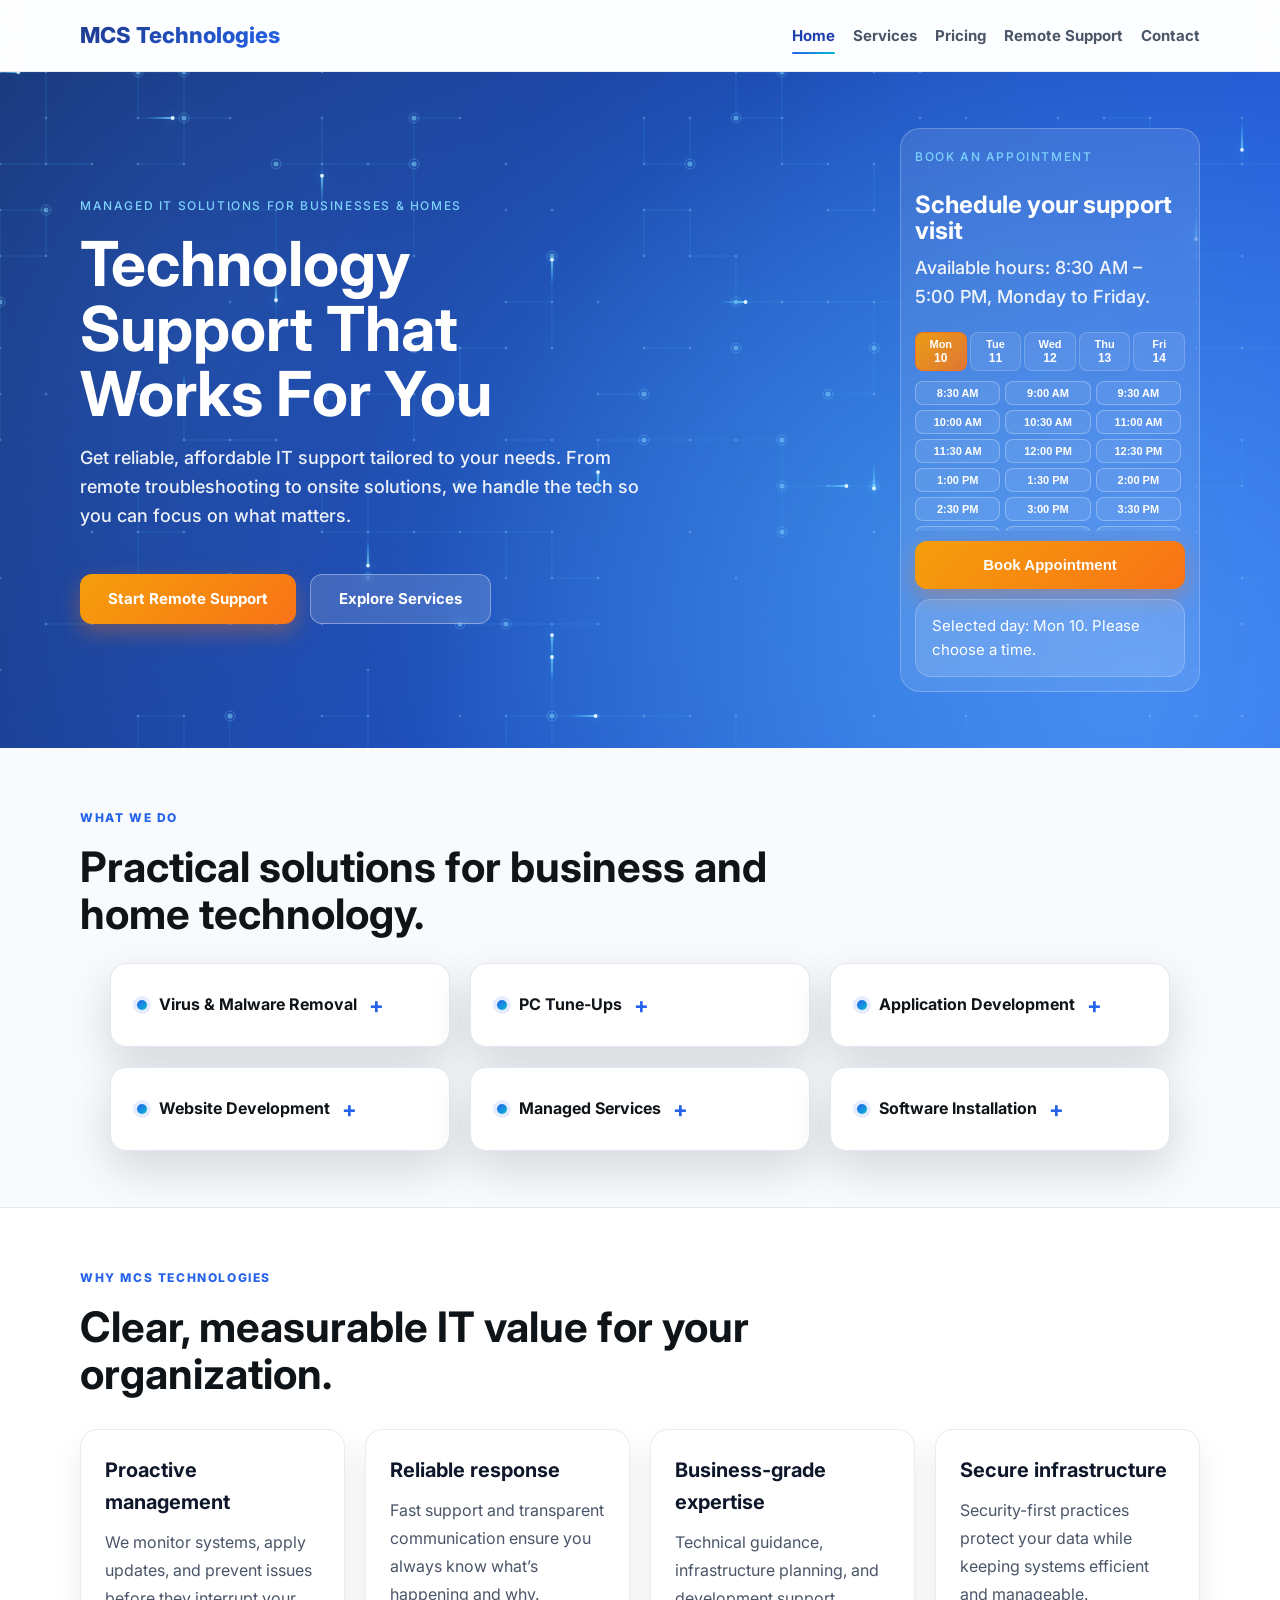
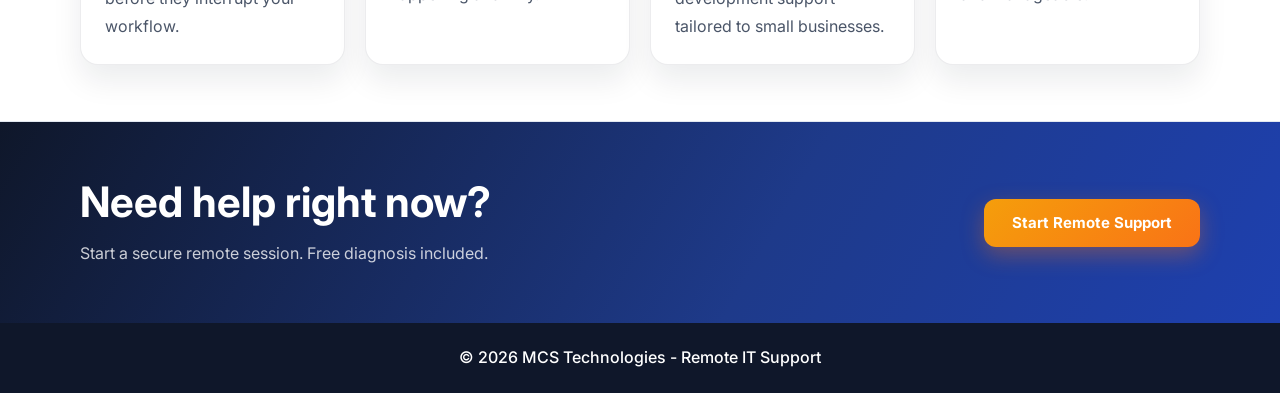
==== commit 3399be15: "Center service cards, make them expandable, link Start Remote Support to TeamViewer steps Co-Authore" ====
--- a/index.html
+++ b/index.html
@@ -33,7 +33,7 @@
                 <h1>Technology Support That Works For You</h1>
                 <p class="hero-subtitle">Get reliable, affordable IT support tailored to your needs. From remote troubleshooting to onsite solutions, we handle the tech so you can focus on what matters.</p>
                 <div class="actions">
-                    <a class="btn" href="remote-support.html">Start Remote Support</a>
+                    <a class="btn" href="remote-support.html#teamviewer-steps">Start Remote Support</a>
                     <a class="btn-secondary" href="Services.html">Explore Services</a>
                 </div>
             </div>
@@ -63,12 +63,30 @@
             <h2>Practical solutions for business and home technology.</h2>
         </div>
         <div class="grid">
-            <div class="card">Virus &amp; Malware Removal</div>
-            <div class="card">PC Tune-Ups</div>
-            <div class="card">Application Development</div>
-            <div class="card">Website Development</div>
-            <div class="card">Managed Services</div>
-            <div class="card">Software Installation</div>
+            <button type="button" class="card" aria-expanded="false">
+                <span class="card-head"><span class="card-dot"></span><span class="card-title">Virus &amp; Malware Removal</span><span class="card-toggle" aria-hidden="true">+</span></span>
+                <span class="card-desc">Detect and remove viruses, spyware, and malware, then harden your system to help prevent reinfection.</span>
+            </button>
+            <button type="button" class="card" aria-expanded="false">
+                <span class="card-head"><span class="card-dot"></span><span class="card-title">PC Tune-Ups</span><span class="card-toggle" aria-hidden="true">+</span></span>
+                <span class="card-desc">Speed up slow computers by clearing junk files, optimizing startup, and applying the latest updates.</span>
+            </button>
+            <button type="button" class="card" aria-expanded="false">
+                <span class="card-head"><span class="card-dot"></span><span class="card-title">Application Development</span><span class="card-toggle" aria-hidden="true">+</span></span>
+                <span class="card-desc">Custom software, automations, and integrations built around your specific business workflows.</span>
+            </button>
+            <button type="button" class="card" aria-expanded="false">
+                <span class="card-head"><span class="card-dot"></span><span class="card-title">Website Development</span><span class="card-toggle" aria-hidden="true">+</span></span>
+                <span class="card-desc">Modern, responsive websites that look great on any device and turn visitors into customers.</span>
+            </button>
+            <button type="button" class="card" aria-expanded="false">
+                <span class="card-head"><span class="card-dot"></span><span class="card-title">Managed Services</span><span class="card-toggle" aria-hidden="true">+</span></span>
+                <span class="card-desc">Proactive monitoring, maintenance, and support that keep your systems running smoothly.</span>
+            </button>
+            <button type="button" class="card" aria-expanded="false">
+                <span class="card-head"><span class="card-dot"></span><span class="card-title">Software Installation</span><span class="card-toggle" aria-hidden="true">+</span></span>
+                <span class="card-desc">Professional setup and configuration of the apps and tools your team relies on every day.</span>
+            </button>
         </div>
     </section>
 
--- a/assets/style.css
+++ b/assets/style.css
@@ -591,14 +591,17 @@
 
 .card {
     position: relative;
-    min-height: 96px;
+    width: 100%;
+    min-height: 84px;
     display: flex;
-    align-items: center;
-    justify-content: flex-start;
-    gap: 12px;
-    padding: 22px 22px 22px 26px;
+    flex-direction: column;
+    justify-content: center;
+    padding: 20px 22px 20px 26px;
     text-align: left;
+    font: inherit;
     font-weight: 700;
+    color: var(--ink);
+    cursor: pointer;
     overflow: hidden;
     transition: transform 0.25s ease, box-shadow 0.25s ease, border-color 0.25s ease;
 }
@@ -616,15 +619,53 @@
     transition: transform 0.25s ease;
 }
 
-.card::after {
-    content: "";
+.card-head {
+    display: flex;
+    align-items: center;
+    gap: 12px;
+}
+
+.card-title {
+    flex: 1;
+}
+
+.card-dot {
     flex: 0 0 auto;
     width: 10px;
     height: 10px;
-    order: -1;
     border-radius: 50%;
     background: linear-gradient(135deg, #2563eb, #06b6d4);
     box-shadow: 0 0 0 4px rgba(37, 99, 235, 0.12);
+}
+
+.card-toggle {
+    flex: 0 0 auto;
+    color: #2563eb;
+    font-size: 22px;
+    font-weight: 700;
+    line-height: 1;
+    transition: transform 0.25s ease;
+}
+
+.card.expanded .card-toggle {
+    transform: rotate(45deg);
+}
+
+.card-desc {
+    max-height: 0;
+    margin: 0;
+    opacity: 0;
+    font-size: 14px;
+    font-weight: 500;
+    line-height: 1.6;
+    color: var(--muted);
+    transition: max-height 0.3s ease, opacity 0.25s ease, margin 0.25s ease;
+}
+
+.card.expanded .card-desc {
+    max-height: 200px;
+    opacity: 1;
+    margin-top: 12px;
 }
 
 .card:hover {
@@ -633,8 +674,21 @@
     border-color: rgba(37, 99, 235, 0.35);
 }
 
-.card:hover::before {
+.card:hover::before,
+.card.expanded::before {
     transform: scaleY(1);
+}
+
+.services-preview .grid {
+    display: flex;
+    flex-wrap: wrap;
+    justify-content: center;
+    align-items: flex-start;
+}
+
+.services-preview .card {
+    flex: 1 1 300px;
+    max-width: 340px;
 }
 
 .certification-prep {
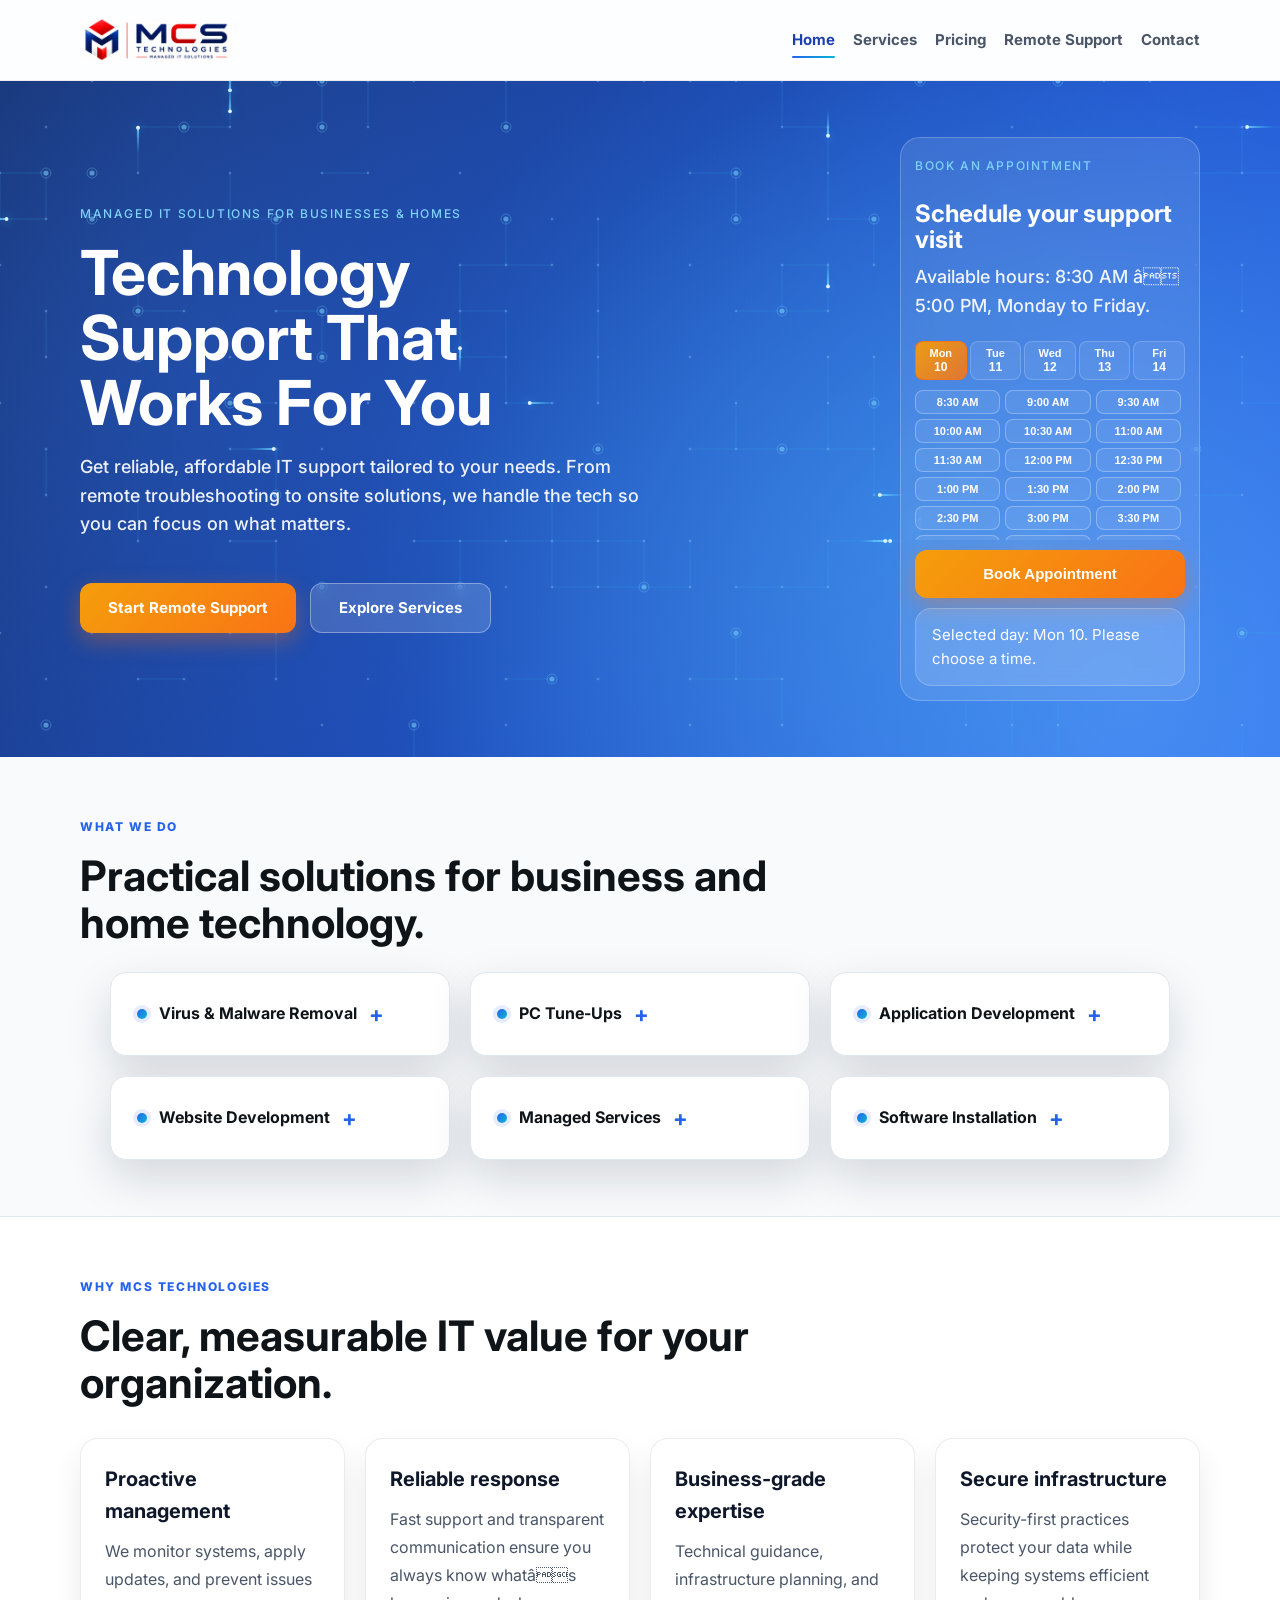
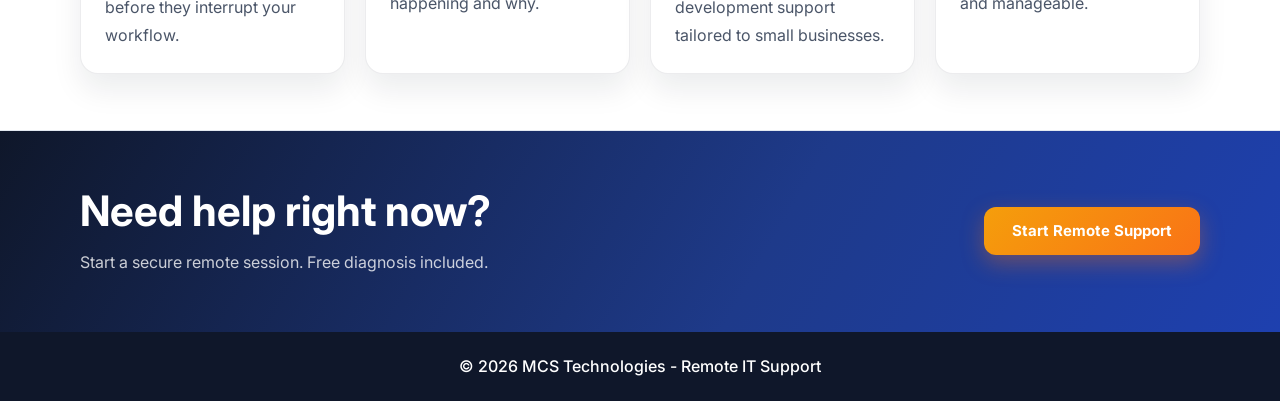
==== commit eeffa09c: "Add MCS logo image to header across all pages Co-Authored-By: Devin AI <158243242+devin-ai-integrati" ====
--- a/index.html
+++ b/index.html
@@ -12,7 +12,7 @@
 <body>
 <header>
     <div class="container header-inner">
-        <a class="logo" href="index.html">MCS Technologies</a>
+        <a class="logo" href="index.html"><img src="assets/mcs-logo.png" alt="MCS Technologies — Managed IT Solutions"></a>
         <nav aria-label="Main navigation">
             <a href="index.html" aria-current="page">Home</a>
             <a href="Services.html">Services</a>
@@ -42,7 +42,7 @@
                     <p class="eyebrow">Book an Appointment</p>
                     <h2>Schedule your support visit</h2>
                 </div>
-                <p class="booking-note">Available hours: 8:30 AM – 5:00 PM, Monday to Friday.</p>
+                <p class="booking-note">Available hours: 8:30 AM â 5:00 PM, Monday to Friday.</p>
                 <div class="booking-calendar" id="booking-calendar">
                     <button type="button" class="calendar-day calendar-day--active" data-date="Mon 10">Mon<br><span>10</span></button>
                     <button type="button" class="calendar-day" data-date="Tue 11">Tue<br><span>11</span></button>
@@ -103,7 +103,7 @@
                 </article>
                 <article class="why-card">
                     <h3>Reliable response</h3>
-                    <p>Fast support and transparent communication ensure you always know what’s happening and why.</p>
+                    <p>Fast support and transparent communication ensure you always know whatâs happening and why.</p>
                 </article>
                 <article class="why-card">
                     <h3>Business-grade expertise</h3>
--- a/assets/style.css
+++ b/assets/style.css
@@ -88,6 +88,14 @@
     font-weight: 800;
     text-decoration: none;
     white-space: nowrap;
+    display: inline-flex;
+    align-items: center;
+}
+
+.logo img {
+    display: block;
+    height: 44px;
+    width: auto;
 }
 
 nav {
@@ -826,6 +834,19 @@
     position: relative;
 }
 
+.pricing-grid {
+    align-items: stretch;
+}
+
+.price-card {
+    display: flex;
+    flex-direction: column;
+}
+
+.price-card ul {
+    margin-bottom: 0;
+}
+
 .price-card.featured {
     border-color: #f59e0b;
     background: linear-gradient(135deg, #1e40af 0%, #2563eb 100%);
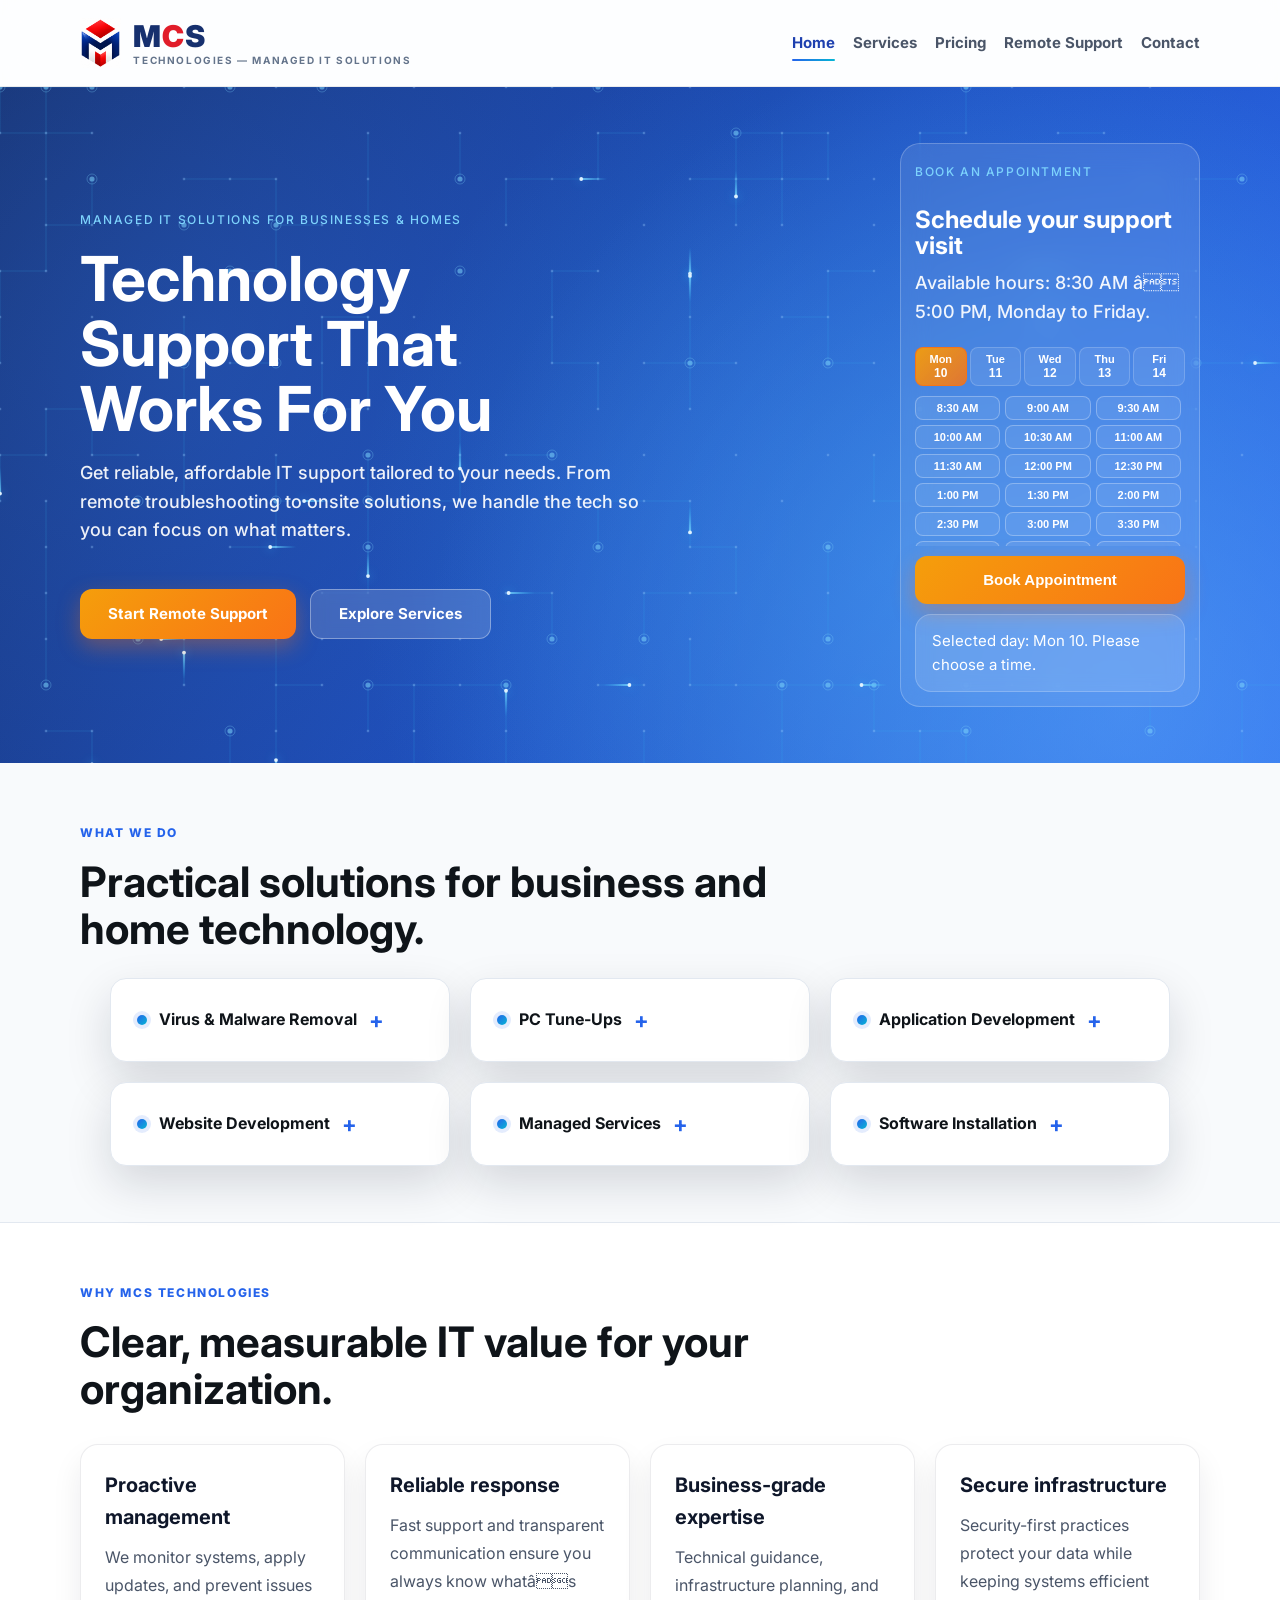
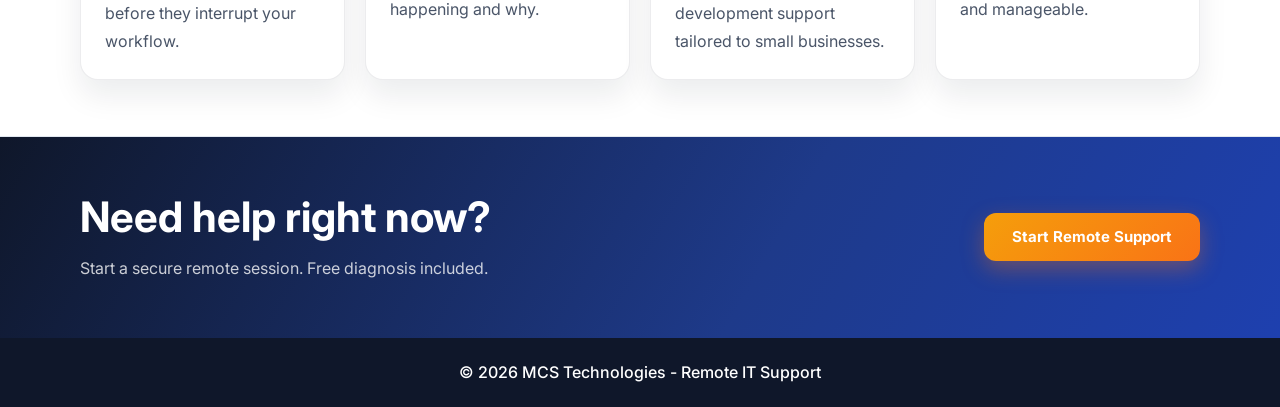
==== commit fc9e3fe7: "Header logo: hexagon mark + large MCS with 'Technologies — Managed IT Solutions' subtitle Co-Authore" ====
--- a/index.html
+++ b/index.html
@@ -12,7 +12,13 @@
 <body>
 <header>
     <div class="container header-inner">
-        <a class="logo" href="index.html"><img src="assets/mcs-logo.png" alt="MCS Technologies — Managed IT Solutions"></a>
+        <a class="logo" href="index.html">
+            <img class="logo-mark" src="assets/mcs-icon.png" alt="MCS Technologies logo">
+            <span class="logo-text">
+                <span class="logo-name">M<span class="logo-c">C</span>S</span>
+                <span class="logo-sub">Technologies — Managed IT Solutions</span>
+            </span>
+        </a>
         <nav aria-label="Main navigation">
             <a href="index.html" aria-current="page">Home</a>
             <a href="Services.html">Services</a>
--- a/assets/style.css
+++ b/assets/style.css
@@ -83,19 +83,48 @@
 }
 
 .logo {
-    color: var(--navy);
-    font-size: 22px;
-    font-weight: 800;
     text-decoration: none;
     white-space: nowrap;
     display: inline-flex;
     align-items: center;
-}
-
-.logo img {
+    gap: 12px;
+    -webkit-text-fill-color: initial;
+    background: none;
+}
+
+.logo-mark {
     display: block;
-    height: 44px;
+    height: 50px;
     width: auto;
+}
+
+.logo-text {
+    display: flex;
+    flex-direction: column;
+    line-height: 1;
+}
+
+.logo-name {
+    font-size: 30px;
+    font-weight: 900;
+    letter-spacing: 1px;
+    color: #16306e;
+    -webkit-text-fill-color: #16306e;
+}
+
+.logo-name .logo-c {
+    color: #e11d2a;
+    -webkit-text-fill-color: #e11d2a;
+}
+
+.logo-sub {
+    margin-top: 4px;
+    font-size: 10px;
+    font-weight: 700;
+    letter-spacing: 1.6px;
+    text-transform: uppercase;
+    color: #64748b;
+    -webkit-text-fill-color: #64748b;
 }
 
 nav {
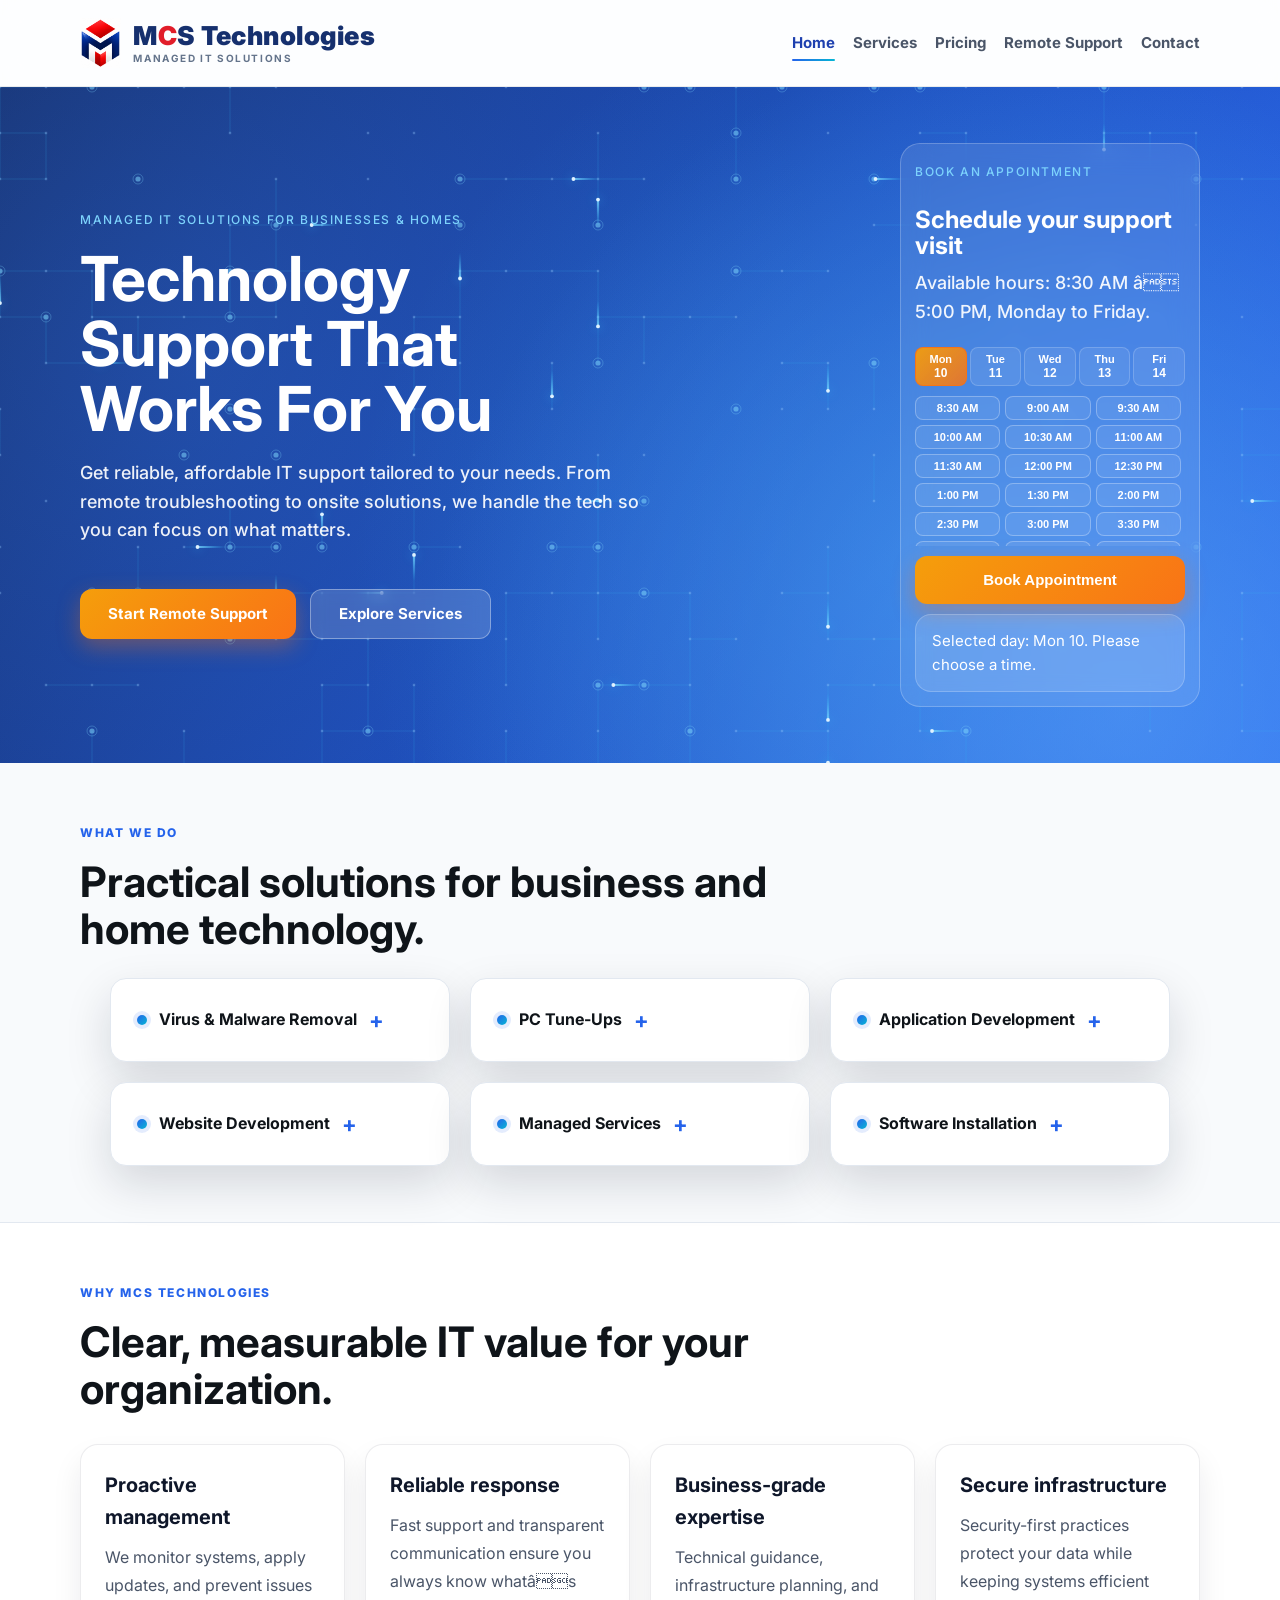
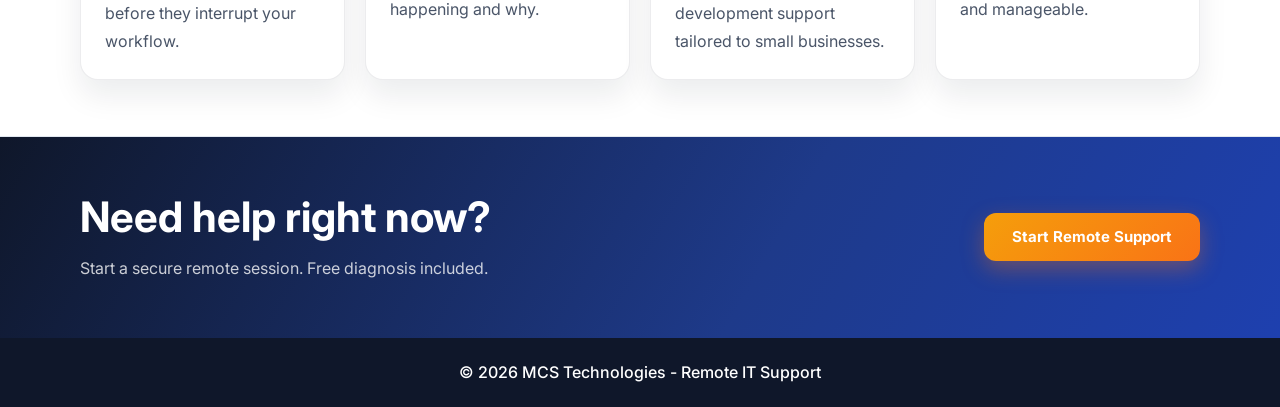
==== commit 1cf5e4d6: "Header logo: 'MCS Technologies' top line with 'Managed IT Solutions' subtitle Co-Authored-By: Devin " ====
--- a/index.html
+++ b/index.html
@@ -15,8 +15,8 @@
         <a class="logo" href="index.html">
             <img class="logo-mark" src="assets/mcs-icon.png" alt="MCS Technologies logo">
             <span class="logo-text">
-                <span class="logo-name">M<span class="logo-c">C</span>S</span>
-                <span class="logo-sub">Technologies — Managed IT Solutions</span>
+                <span class="logo-name">M<span class="logo-c">C</span>S Technologies</span>
+                <span class="logo-sub">Managed IT Solutions</span>
             </span>
         </a>
         <nav aria-label="Main navigation">
--- a/assets/style.css
+++ b/assets/style.css
@@ -105,9 +105,9 @@
 }
 
 .logo-name {
-    font-size: 30px;
+    font-size: 26px;
     font-weight: 900;
-    letter-spacing: 1px;
+    letter-spacing: 0.5px;
     color: #16306e;
     -webkit-text-fill-color: #16306e;
 }
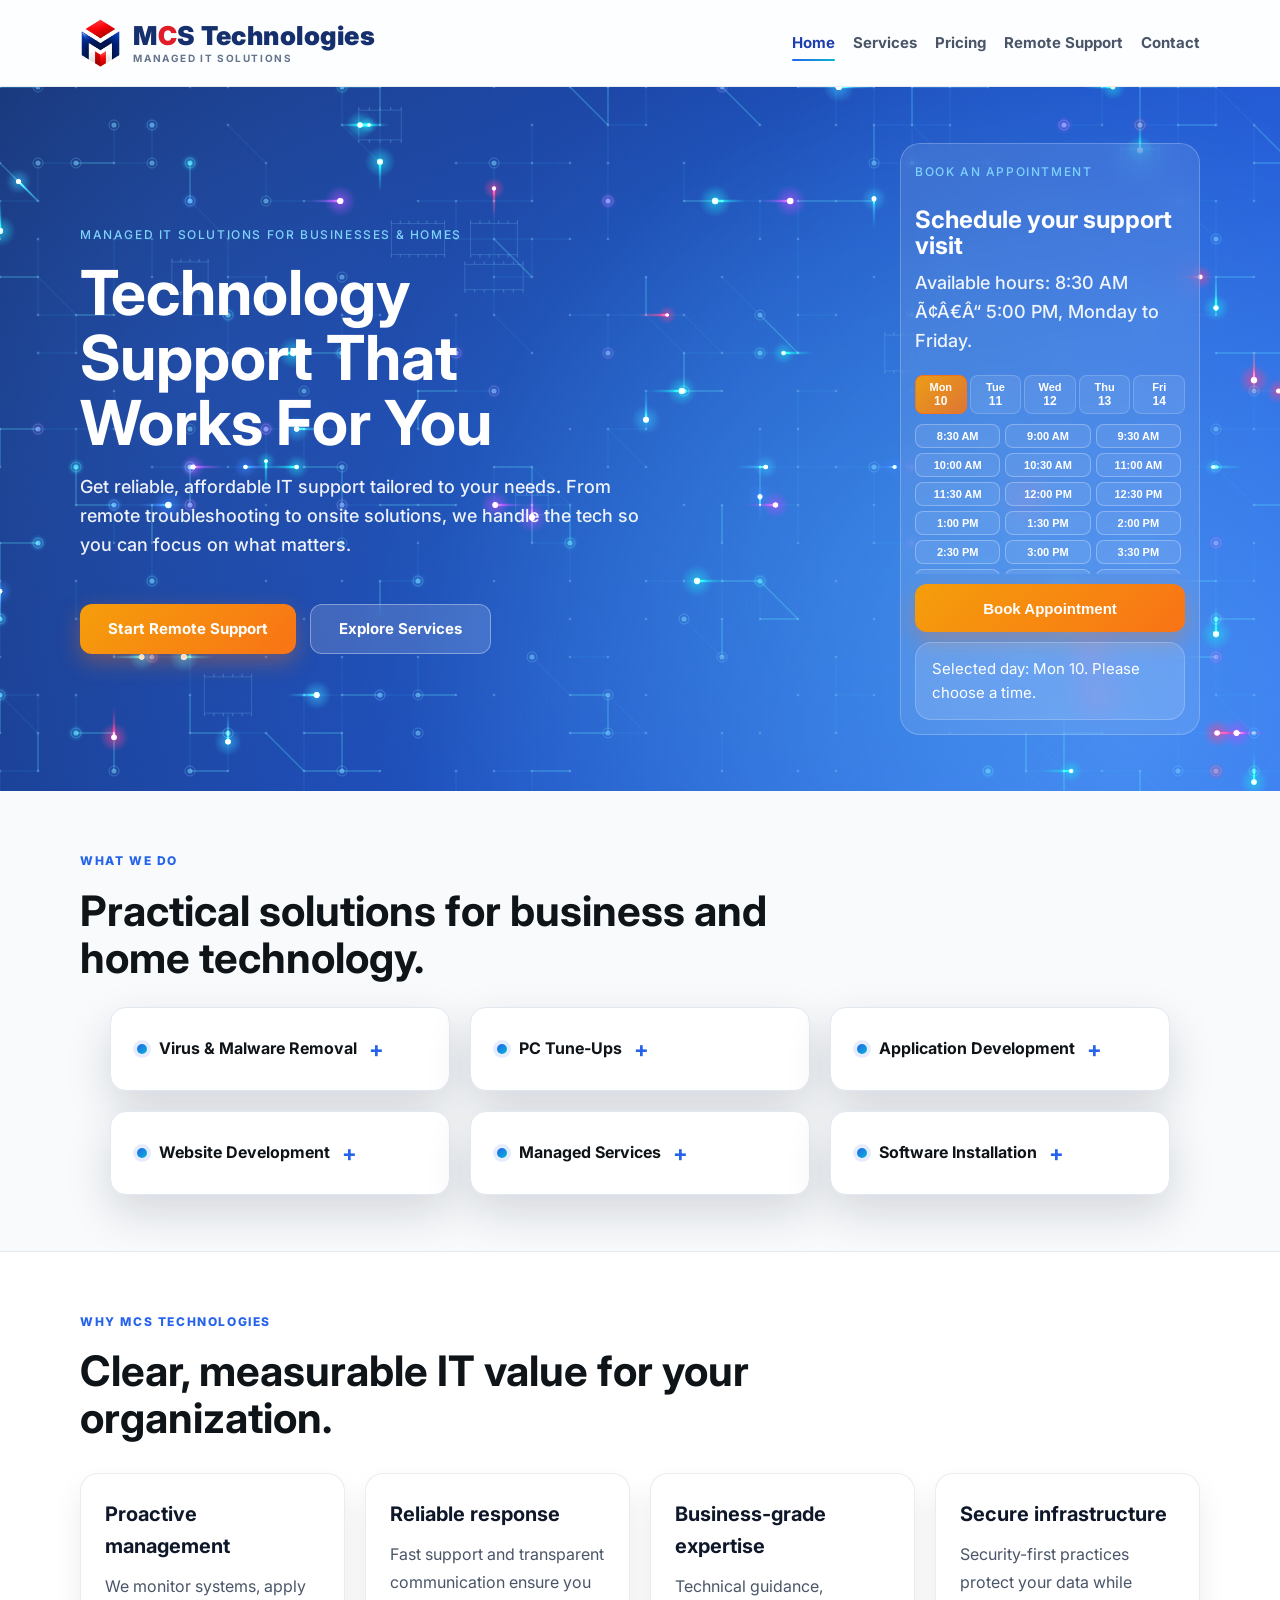
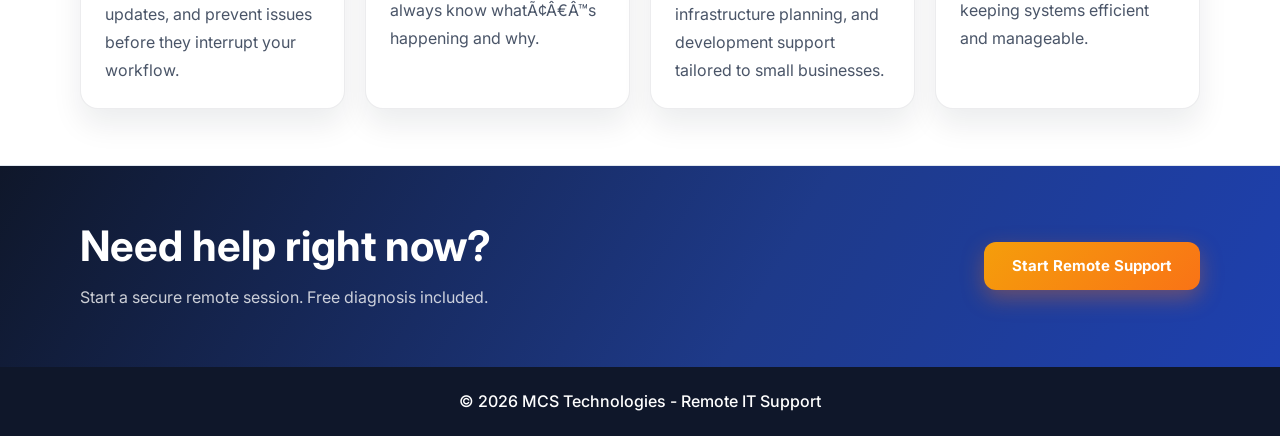
==== commit ecd95cb3: "Fix text encoding and replace mojibake characters" ====
--- a/index.html
+++ b/index.html
@@ -48,7 +48,7 @@
                     <p class="eyebrow">Book an Appointment</p>
                     <h2>Schedule your support visit</h2>
                 </div>
-                <p class="booking-note">Available hours: 8:30 AM â 5:00 PM, Monday to Friday.</p>
+                <p class="booking-note">Available hours: 8:30 AM Ã¢Â€Â“ 5:00 PM, Monday to Friday.</p>
                 <div class="booking-calendar" id="booking-calendar">
                     <button type="button" class="calendar-day calendar-day--active" data-date="Mon 10">Mon<br><span>10</span></button>
                     <button type="button" class="calendar-day" data-date="Tue 11">Tue<br><span>11</span></button>
@@ -109,7 +109,7 @@
                 </article>
                 <article class="why-card">
                     <h3>Reliable response</h3>
-                    <p>Fast support and transparent communication ensure you always know whatâs happening and why.</p>
+                    <p>Fast support and transparent communication ensure you always know whatÃ¢Â€Â™s happening and why.</p>
                 </article>
                 <article class="why-card">
                     <h3>Business-grade expertise</h3>
--- a/assets/style.css
+++ b/assets/style.css
@@ -1,4 +1,4 @@
-:root {
+﻿:root {
     --ink: #0f1419;
     --muted: #4a5568;
     --paper: #ffffff;
